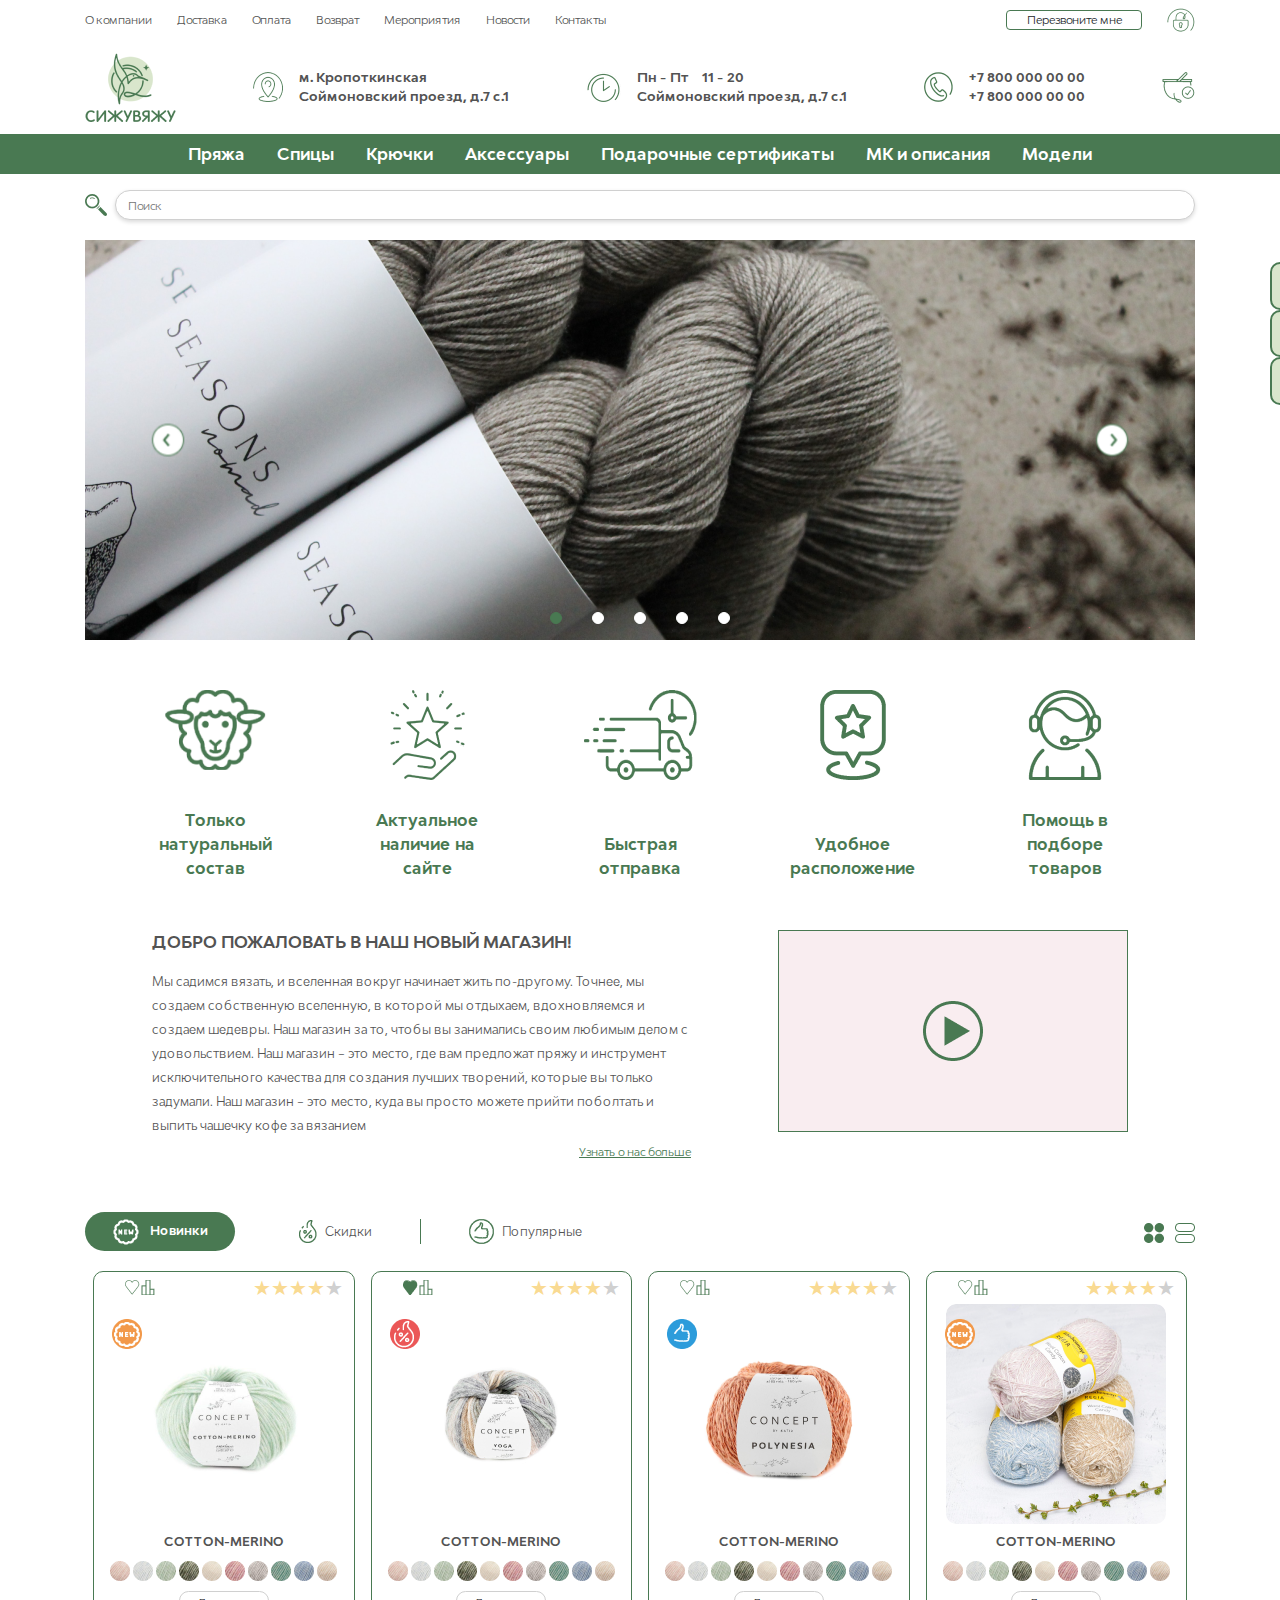
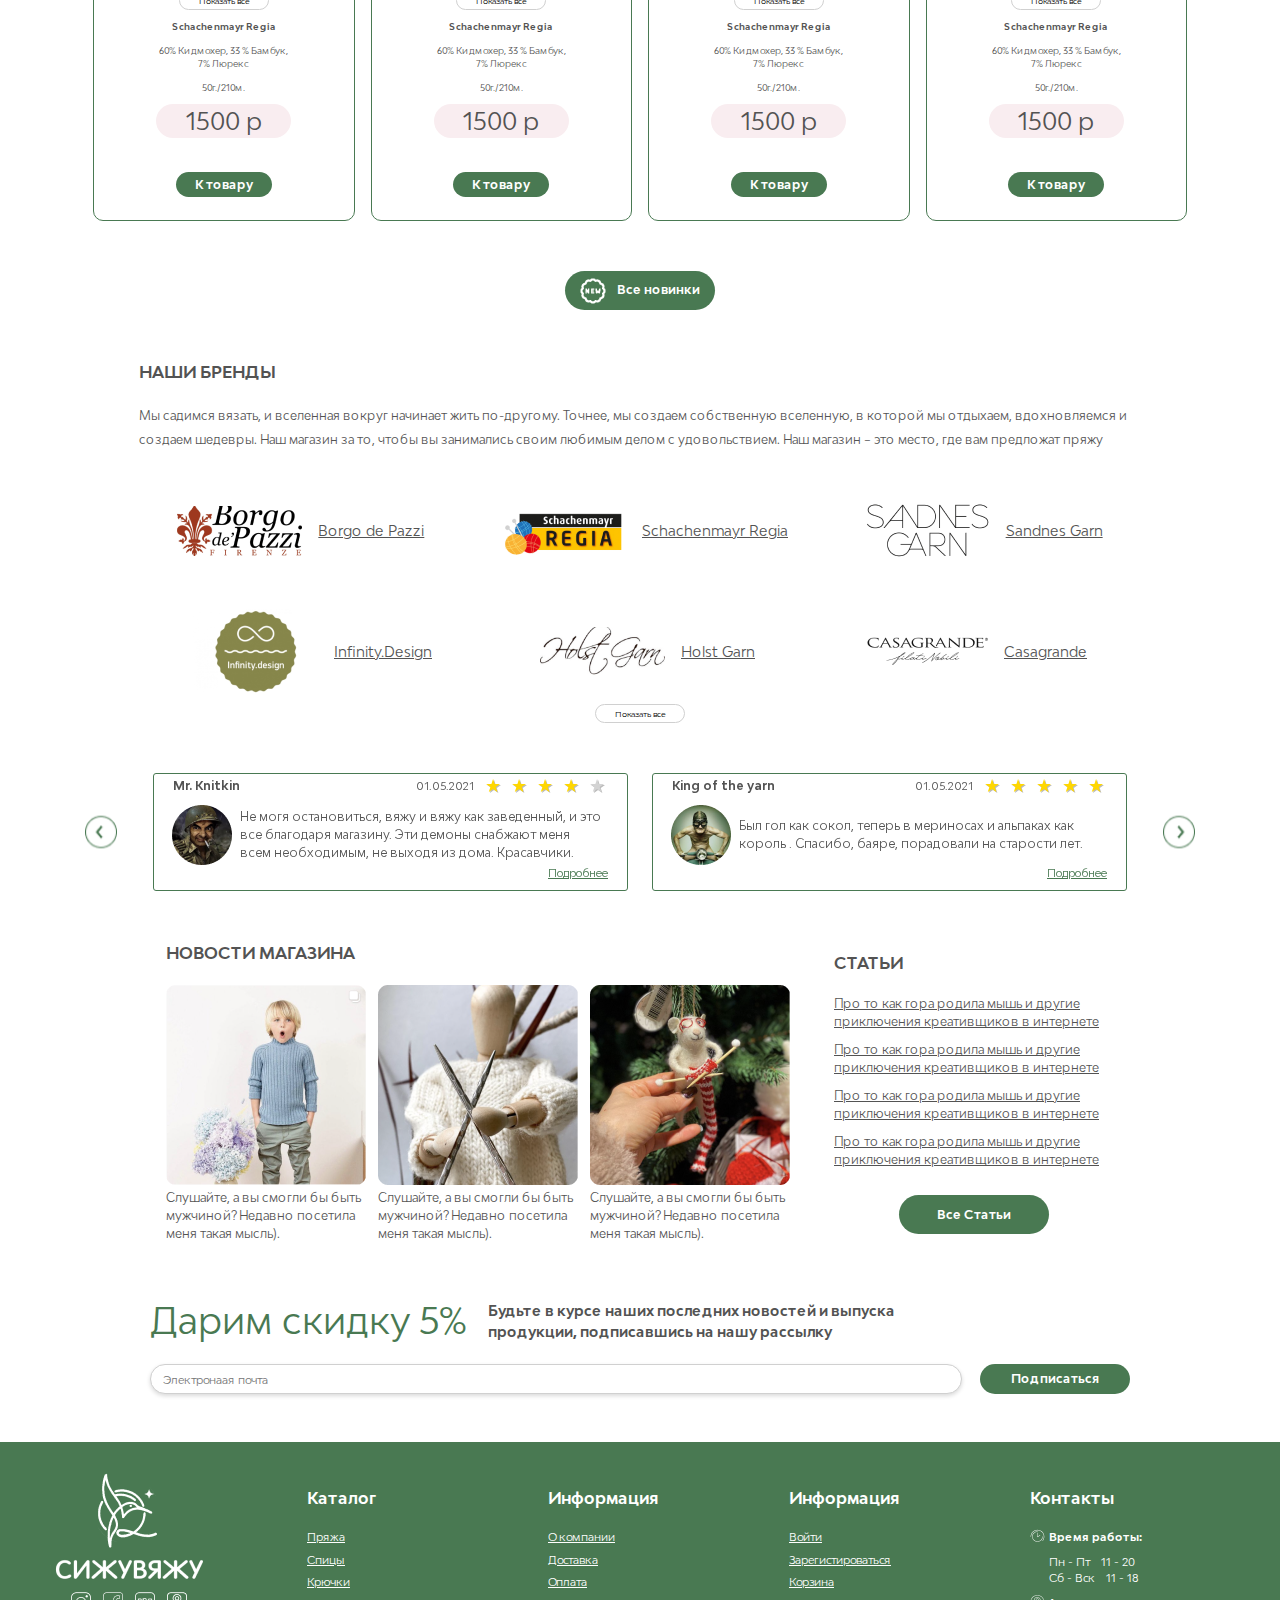
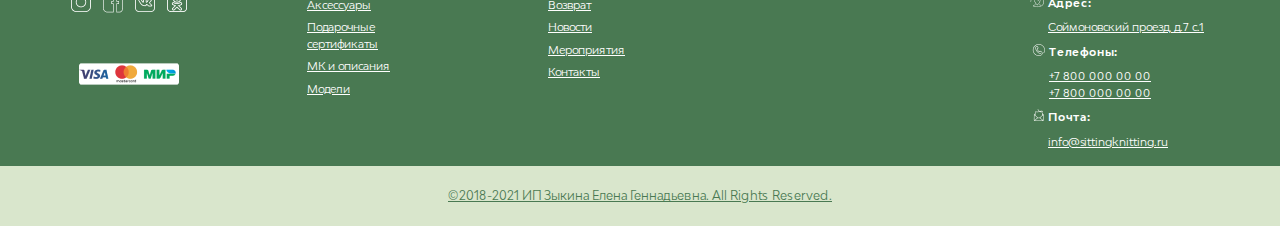
==== index.html @ fa74b081 "Добавление проекта в GitHub" ====
<!doctype html>
<html lang="ru">
<head>
    <meta charset="UTF-8">
    <meta name="viewport"
          content="width=device-width, user-scalable=no, initial-scale=1.0, maximum-scale=1.0, minimum-scale=1.0">
    <meta http-equiv="X-UA-Compatible" content="ie=edge">
    <link rel="stylesheet" href="css/bootstrap.min.css">
    <link rel="stylesheet" href="css/fonts.css">
    <link rel="stylesheet" href="css/colors.css">
    <link rel="stylesheet" href="css/style.css">
    <link rel="stylesheet" href="css/main.css">
    <link rel="stylesheet" href="css/media.css">
    <title>СИЖУВЯЖУ</title>
</head>
<body class="font-color">
<div class="navbar navbar-light">
    <div class="container-fluid justify-content-between p-0">
        <ul class="nav">
            <li class="nav-item">
                <a class="nav-link" href="#">О компании</a>
            </li>
            <li class="nav-item">
                <a class="nav-link" href="#">Доставка</a>
            </li>
            <li class="nav-item">
                <a class="nav-link" href="#">Оплата</a>
            </li>
            <li class="nav-item">
                <a class="nav-link" href="#">Возврат</a>
            </li>
            <li class="nav-item">
                <a class="nav-link" href="#">Мероприятия</a>
            </li>
            <li class="nav-item">
                <a class="nav-link" href="#">Новости</a>
            </li>
            <li class="nav-item">
                <a class="nav-link" href="#">Контакты</a>
            </li>
        </ul>
        <ul class="nav">
            <li class="nav-item d-flex align-items-center">
                <button class="btn p-0">Перезвоните мне</button>
            </li>
            <li class="nav-item">
                <a class="nav-link" href="#">
                    <img src="img/navbar/1.png" height="24" width="28">
                </a>
            </li>
        </ul>
    </div>
    <div class="container-fluid justify-content-between p-0 fw-bold">
        <a class="navbar-brand p-0 m-0" href="#">
            <img src="img/navbar/logo_header.png" height="70" width="91" class="img-fluid">
        </a>
        <div class="d-flex align-items-center">
            <img src="img/navbar/2.png" width="30" height="30">
            <div class="font-13 ms-3">
                <div>м. Кропоткинская</div>
                <div>Соймоновский проезд, д.7 с.1</div>
            </div>
        </div>
        <div class="d-flex align-items-center">
            <img src="img/navbar/3.png" width="35" height="30">
            <div class="font-13 ms-3">
                <div>Пн - Пт&emsp;11 - 20</div>
                <div>Соймоновский проезд, д.7 с.1</div>
            </div>
        </div>
        <div class="d-flex align-items-center">
            <img src="img/navbar/4.png" width="30" height="30">
            <div class="d-flex flex-column ms-3">
                <a href="tel:+78000000000" class="font-color text-decoration-none font-13 fw-bold">+7 800 000 00 00</a>
                <a href="tel:+78000000000" class="font-color text-decoration-none font-13 fw-bold">+7 800 000 00 00</a>
            </div>
        </div>
        <a href="#"><img src="img/navbar/5.png" height="32" width="33"></a>
    </div>
    <ul class="nav justify-content-center bg-color-main fw-bold w-100">
        <li class="nav-item">
            <a class="nav-link" href="yarn.html">Пряжа</a>
        </li>
        <li class="nav-item">
            <a class="nav-link" href="#">Спицы</a>
        </li>
        <li class="nav-item">
            <a class="nav-link" href="#">Крючки</a>
        </li>
        <li class="nav-item">
            <a class="nav-link" href="#">Аксессуары</a>
        </li>
        <li class="nav-item">
            <a class="nav-link" href="#">Подарочные сертификаты</a>
        </li>
        <li class="nav-item">
            <a class="nav-link" href="#">МК и описания</a>
        </li>
        <li class="nav-item">
            <a class="nav-link" href="#">Модели</a>
        </li>
    </ul>
</div>
<div class="right-menu">
    <div class="bg-color-main-2 right-menu-item">
        <a href="#"><img src="img/right-menu/1.png" width="30" height="24"></a>
    </div>
    <div class="bg-color-main-2 right-menu-item">
        <a href="#"><img src="img/right-menu/2.png" width="25" height="25"></a>
    </div>
    <div class="bg-color-main-2 right-menu-item">
        <a href="#"><img src="img/right-menu/3.png" width="21" height="21"></a>
    </div>
</div>
<div class="container">
    <div class="d-flex align-items-center mt-3 search-line mb-20">
        <img src="img/navbar/6.png" height="22" width="22" class="me-2">
        <input type="text" id="search" placeholder="Поиск" class="w-100">
    </div>
    <div id="img-carousel" class="carousel slide" data-bs-ride="carousel">
        <div class="carousel-indicators">
            <button type="button" data-bs-target="#img-carousel" data-bs-slide-to="0" class="active" aria-current="true"
                    aria-label="Slide 1"></button>
            <button type="button" data-bs-target="#img-carousel" data-bs-slide-to="1" aria-label="Slide 2"></button>
            <button type="button" data-bs-target="#img-carousel" data-bs-slide-to="2" aria-label="Slide 3"></button>
            <button type="button" data-bs-target="#img-carousel" data-bs-slide-to="3" aria-label="Slide 4"></button>
            <button type="button" data-bs-target="#img-carousel" data-bs-slide-to="4" aria-label="Slide 5"></button>
        </div>
        <div class="carousel-inner">
            <div class="carousel-item active">
                <img src="img/main/slide/Slide.png" class="d-block w-100">
            </div>
            <div class="carousel-item">
                <img src="img/main/slide/Slide.png" class="d-block w-100">
            </div>
            <div class="carousel-item">
                <img src="img/main/slide/Slide.png" class="d-block w-100">
            </div>
            <div class="carousel-item">
                <img src="img/main/slide/Slide.png" class="d-block w-100">
            </div>
            <div class="carousel-item">
                <img src="img/main/slide/Slide.png" class="d-block w-100">
            </div>
        </div>
        <button class="carousel-control-prev" type="button" data-bs-target="#img-carousel" data-bs-slide="prev">
            <span class="carousel-control-prev-icon" aria-hidden="true"></span>
            <span class="visually-hidden">Previous</span>
        </button>
        <button class="carousel-control-next" type="button" data-bs-target="#img-carousel" data-bs-slide="next">
            <span class="carousel-control-next-icon" aria-hidden="true"></span>
            <span class="visually-hidden">Next</span>
        </button>
    </div>
    <div class="d-flex justify-content-between mt-50 flex-wrap">
        <div class="d-flex flex-column align-items-center">
            <img src="img/main/1.png" width="101" height="80" class="mb-20">
            <div class="font-16 fw-bold text-center">Только натуральный состав</div>
        </div>
        <div class="d-flex flex-column align-items-center">
            <img src="img/main/2.png" width="75" height="90" class="mb-20">
            <div class="font-16 fw-bold text-center">Актуальное наличие на сайте</div>
        </div>
        <div class="d-flex flex-column align-items-center">
            <img src="img/main/3.png" width="113" height="90" class="mb-20">
            <div class="font-16 fw-bold text-center">Быстрая отправка</div>
        </div>
        <div class="d-flex flex-column align-items-center">
            <img src="img/main/4.png" width="66" height="90" class="mb-20">
            <div class="font-16 fw-bold text-center">Удобное расположение</div>
        </div>
        <div class="d-flex flex-column align-items-center">
            <img src="img/main/5.png" width="74" height="90" class="mb-20">
            <div class="font-16 fw-bold text-center">Помощь в подборе товаров</div>
        </div>
    </div>
    <div class="d-flex justify-content-between mt-50 flex-wrap">
        <div class="d-flex flex-column">
            <div class="font-16 fw-bold">
                ДОБРО ПОЖАЛОВАТЬ В НАШ НОВЫЙ МАГАЗИН!
            </div>
            <div class="font-12 mt-3">Мы садимся вязать, и вселенная вокруг начинает жить по-другому. Точнее, мы создаем
                собственную вселенную, в которой мы отдыхаем, вдохновляемся и создаем шедевры.
                Наш магазин за то, чтобы вы занимались своим любимым делом с удовольствием. Наш
                магазин – это место, где вам предложат пряжу и инструмент исключительного качества
                для создания лучших творений, которые вы только задумали. Наш магазин – это место,
                куда вы просто можете прийти поболтать и выпить чашечку кофе за вязанием
            </div>
            <div class="text-end">
                <a href="#" class="font-11 text-color-main">Узнать о нас больше</a>
            </div>
        </div>
        <div class="d-flex justify-content-center align-items-center bg-color-gray video">
            <img src="img/main/6.png" height="60" width="60">
        </div>
    </div>
    <div class="mt-50">
        <div class="d-flex justify-content-between mb-20 filter">
            <div class="d-flex align-items-center">
                <button class="btn-1 me-2 me-sm-5">
                    <img src="img/main/new.png" width="26" height="26" class="me-2">
                    Новинки
                </button>
                <a href="#"
                   class="d-flex align-items-center text-decoration-none font-color ms-1 me-2 me-sm-5 ms-sm-3  font-12">
                    <img src="img/main/7.png" height="23" width="18" class="me-2">
                    Скидки
                </a>
                <a href="#"
                   class="d-flex align-items-center text-decoration-none font-color border-left ps-1 ps-sm-5 font-12">
                    <img src="img/main/8.png" height="25" width="25" class="me-2">
                    Популярные
                </a>
            </div>
            <div class="d-flex align-items-center">
                <a href="#">
                    <img src="img/main/9.png" width="51" height="20">
                </a>
            </div>
        </div>
        <div class="row row-cols-1 row-cols-sm-2 row-cols-md-3 row-cols-xl-4 g-3 ms-auto me-auto my-card-block">
            <div class="col">
                <div class="my-card" id="card-1">
                    <div class="my-card-header">
                        <div class="my-card-header-item">
                            <img src="img/card/no-like.png" height="15" width="15">
                            <img src="img/card/matching.png" width="15" height="15">
                        </div>
                        <div class="my-card-rating">
                            <span class="active"></span>
                            <span class="active"></span>
                            <span class="active"></span>
                            <span class="active"></span>
                            <span></span>
                        </div>
                    </div>
                    <img src="img/card/1.png" class="my-card-img">
                    <img src="img/card/mark-new.png" class="my-card-mark">
                    <div class="my-card-caption">COTTON-MERINO</div>
                    <div class="my-card-variety-item">
                        <img src="img/card/colors/1.png" height="20" width="20">
                        <img src="img/card/colors/2.png" height="20" width="20">
                        <img src="img/card/colors/3.png" height="20" width="20">
                        <img src="img/card/colors/4.png" height="20" width="20">
                        <img src="img/card/colors/5.png" height="20" width="20">
                        <img src="img/card/colors/6.png" height="20" width="20">
                        <img src="img/card/colors/7.png" height="20" width="20">
                        <img src="img/card/colors/8.png" height="20" width="20">
                        <img src="img/card/colors/9.png" height="20" width="20">
                        <img src="img/card/colors/10.png" height="20" width="20">
                    </div>
                    <div class="collapse my-card-variety" id="card-1-1">
                        <div class="my-card-variety-item">
                            <img src="img/card/colors/1.png" height="20" width="20">
                            <img src="img/card/colors/2.png" height="20" width="20">
                            <img src="img/card/colors/3.png" height="20" width="20">
                            <img src="img/card/colors/4.png" height="20" width="20">
                            <img src="img/card/colors/5.png" height="20" width="20">
                            <img src="img/card/colors/6.png" height="20" width="20">
                            <img src="img/card/colors/7.png" height="20" width="20">
                            <img src="img/card/colors/8.png" height="20" width="20">
                            <img src="img/card/colors/9.png" height="20" width="20">
                            <img src="img/card/colors/10.png" height="20" width="20">
                        </div>
                        <div class="my-card-variety-item">
                            <img src="img/card/colors/1.png" height="20" width="20">
                            <img src="img/card/colors/2.png" height="20" width="20">
                            <img src="img/card/colors/3.png" height="20" width="20">
                            <img src="img/card/colors/4.png" height="20" width="20">
                            <img src="img/card/colors/5.png" height="20" width="20">
                            <img src="img/card/colors/6.png" height="20" width="20">
                            <img src="img/card/colors/7.png" height="20" width="20">
                            <img src="img/card/colors/8.png" height="20" width="20">
                            <img src="img/card/colors/9.png" height="20" width="20">
                            <img src="img/card/colors/10.png" height="20" width="20">
                        </div>
                    </div>
                    <button class="my-card-button" type="button" data-bs-toggle="collapse" data-bs-target="#card-1-1"
                            aria-expanded="false" aria-controls="collapseExample" id="card-1-button">
                        <span>Показать все</span>
                        <span style="display:none">Скрыть</span>
                    </button>
                    <div class="my-card-item-collapse fw-bold">Schachenmayr Regia</div>
                    <div class="my-card-item-collapse">60% Кидмохер, 33 % Бамбук, 7% Люрекс</div>
                    <div class="my-card-item">50г./210м.</div>
                    <div class="my-card-price">1500 р</div>
                    <a href="#" class="my-card-trash">К товару</a>
                </div>
            </div>
            <div class="col">
                <div class="my-card" id="card-2">
                    <div class="my-card-header">
                        <div class="my-card-header-item">
                            <img src="img/card/like.png" height="15" width="15">
                            <img src="img/card/matching.png" width="15" height="15">
                        </div>
                        <div class="my-card-rating">
                            <span class="active"></span>
                            <span class="active"></span>
                            <span class="active"></span>
                            <span class="active"></span>
                            <span></span>
                        </div>
                    </div>
                    <img src="img/card/2.png" class="my-card-img">
                    <img src="img/card/mark-hot.png" class="my-card-mark">
                    <div class="my-card-caption">COTTON-MERINO</div>
                    <div class="my-card-variety-item">
                        <img src="img/card/colors/1.png" height="20" width="20">
                        <img src="img/card/colors/2.png" height="20" width="20">
                        <img src="img/card/colors/3.png" height="20" width="20">
                        <img src="img/card/colors/4.png" height="20" width="20">
                        <img src="img/card/colors/5.png" height="20" width="20">
                        <img src="img/card/colors/6.png" height="20" width="20">
                        <img src="img/card/colors/7.png" height="20" width="20">
                        <img src="img/card/colors/8.png" height="20" width="20">
                        <img src="img/card/colors/9.png" height="20" width="20">
                        <img src="img/card/colors/10.png" height="20" width="20">
                    </div>
                    <div class="collapse my-card-variety" id="card-2-1">
                        <div class="my-card-variety-item">
                            <img src="img/card/colors/1.png" height="20" width="20">
                            <img src="img/card/colors/2.png" height="20" width="20">
                            <img src="img/card/colors/3.png" height="20" width="20">
                            <img src="img/card/colors/4.png" height="20" width="20">
                            <img src="img/card/colors/5.png" height="20" width="20">
                            <img src="img/card/colors/6.png" height="20" width="20">
                            <img src="img/card/colors/7.png" height="20" width="20">
                            <img src="img/card/colors/8.png" height="20" width="20">
                            <img src="img/card/colors/9.png" height="20" width="20">
                            <img src="img/card/colors/10.png" height="20" width="20">
                        </div>
                        <div class="my-card-variety-item">
                            <img src="img/card/colors/1.png" height="20" width="20">
                            <img src="img/card/colors/2.png" height="20" width="20">
                            <img src="img/card/colors/3.png" height="20" width="20">
                            <img src="img/card/colors/4.png" height="20" width="20">
                            <img src="img/card/colors/5.png" height="20" width="20">
                            <img src="img/card/colors/6.png" height="20" width="20">
                            <img src="img/card/colors/7.png" height="20" width="20">
                            <img src="img/card/colors/8.png" height="20" width="20">
                            <img src="img/card/colors/9.png" height="20" width="20">
                            <img src="img/card/colors/10.png" height="20" width="20">
                        </div>
                    </div>
                    <button class="my-card-button" type="button" data-bs-toggle="collapse" data-bs-target="#card-2-1"
                            aria-expanded="false" aria-controls="collapseExample" id="card-2-button">
                        <span>Показать все</span>
                        <span style="display:none">Скрыть</span>
                    </button>
                    <div class="my-card-item-collapse fw-bold">Schachenmayr Regia</div>
                    <div class="my-card-item-collapse">60% Кидмохер, 33 % Бамбук, 7% Люрекс</div>
                    <div class="my-card-item">50г./210м.</div>
                    <div class="my-card-price">1500 р</div>
                    <a href="#" class="my-card-trash">К товару</a>
                </div>
            </div>
            <div class="col">
                <div class="my-card" id="card-3">
                    <div class="my-card-header">
                        <div class="my-card-header-item">
                            <img src="img/card/no-like.png" height="15" width="15">
                            <img src="img/card/matching.png" width="15" height="15">
                        </div>
                        <div class="my-card-rating">
                            <span class="active"></span>
                            <span class="active"></span>
                            <span class="active"></span>
                            <span class="active"></span>
                            <span></span>
                        </div>
                    </div>
                    <img src="img/card/3.png" class="my-card-img">
                    <img src="img/card/mark-like.png" class="my-card-mark">
                    <div class="my-card-caption">COTTON-MERINO</div>
                    <div class="my-card-variety-item">
                        <img src="img/card/colors/1.png" height="20" width="20">
                        <img src="img/card/colors/2.png" height="20" width="20">
                        <img src="img/card/colors/3.png" height="20" width="20">
                        <img src="img/card/colors/4.png" height="20" width="20">
                        <img src="img/card/colors/5.png" height="20" width="20">
                        <img src="img/card/colors/6.png" height="20" width="20">
                        <img src="img/card/colors/7.png" height="20" width="20">
                        <img src="img/card/colors/8.png" height="20" width="20">
                        <img src="img/card/colors/9.png" height="20" width="20">
                        <img src="img/card/colors/10.png" height="20" width="20">
                    </div>
                    <div class="collapse my-card-variety" id="card-3-1">
                        <div class="my-card-variety-item">
                            <img src="img/card/colors/1.png" height="20" width="20">
                            <img src="img/card/colors/2.png" height="20" width="20">
                            <img src="img/card/colors/3.png" height="20" width="20">
                            <img src="img/card/colors/4.png" height="20" width="20">
                            <img src="img/card/colors/5.png" height="20" width="20">
                            <img src="img/card/colors/6.png" height="20" width="20">
                            <img src="img/card/colors/7.png" height="20" width="20">
                            <img src="img/card/colors/8.png" height="20" width="20">
                            <img src="img/card/colors/9.png" height="20" width="20">
                            <img src="img/card/colors/10.png" height="20" width="20">
                        </div>
                        <div class="my-card-variety-item">
                            <img src="img/card/colors/1.png" height="20" width="20">
                            <img src="img/card/colors/2.png" height="20" width="20">
                            <img src="img/card/colors/3.png" height="20" width="20">
                            <img src="img/card/colors/4.png" height="20" width="20">
                            <img src="img/card/colors/5.png" height="20" width="20">
                            <img src="img/card/colors/6.png" height="20" width="20">
                            <img src="img/card/colors/7.png" height="20" width="20">
                            <img src="img/card/colors/8.png" height="20" width="20">
                            <img src="img/card/colors/9.png" height="20" width="20">
                            <img src="img/card/colors/10.png" height="20" width="20">
                        </div>
                    </div>
                    <button class="my-card-button" type="button" data-bs-toggle="collapse" data-bs-target="#card-3-1"
                            aria-expanded="false" aria-controls="collapseExample" id="card-3-button">
                        <span>Показать все</span>
                        <span style="display:none">Скрыть</span>
                    </button>
                    <div class="my-card-item-collapse fw-bold">Schachenmayr Regia</div>
                    <div class="my-card-item-collapse">60% Кидмохер, 33 % Бамбук, 7% Люрекс</div>
                    <div class="my-card-item">50г./210м.</div>
                    <div class="my-card-price">1500 р</div>
                    <a href="#" class="my-card-trash">К товару</a>
                </div>
            </div>
            <div class="col">
                <div class="my-card" id="card-4">
                    <div class="my-card-header">
                        <div class="my-card-header-item">
                            <img src="img/card/no-like.png" height="15" width="15">
                            <img src="img/card/matching.png" width="15" height="15">
                        </div>
                        <div class="my-card-rating">
                            <span class="active"></span>
                            <span class="active"></span>
                            <span class="active"></span>
                            <span class="active"></span>
                            <span></span>
                        </div>
                    </div>
                    <img src="img/card/4.png" class="my-card-img">
                    <img src="img/card/mark-new.png" class="my-card-mark">
                    <div class="my-card-caption">COTTON-MERINO</div>
                    <div class="my-card-variety-item">
                        <img src="img/card/colors/1.png" height="20" width="20">
                        <img src="img/card/colors/2.png" height="20" width="20">
                        <img src="img/card/colors/3.png" height="20" width="20">
                        <img src="img/card/colors/4.png" height="20" width="20">
                        <img src="img/card/colors/5.png" height="20" width="20">
                        <img src="img/card/colors/6.png" height="20" width="20">
                        <img src="img/card/colors/7.png" height="20" width="20">
                        <img src="img/card/colors/8.png" height="20" width="20">
                        <img src="img/card/colors/9.png" height="20" width="20">
                        <img src="img/card/colors/10.png" height="20" width="20">
                    </div>
                    <div class="collapse my-card-variety" id="card-4-1">
                        <div class="my-card-variety-item">
                            <img src="img/card/colors/1.png" height="20" width="20">
                            <img src="img/card/colors/2.png" height="20" width="20">
                            <img src="img/card/colors/3.png" height="20" width="20">
                            <img src="img/card/colors/4.png" height="20" width="20">
                            <img src="img/card/colors/5.png" height="20" width="20">
                            <img src="img/card/colors/6.png" height="20" width="20">
                            <img src="img/card/colors/7.png" height="20" width="20">
                            <img src="img/card/colors/8.png" height="20" width="20">
                            <img src="img/card/colors/9.png" height="20" width="20">
                            <img src="img/card/colors/10.png" height="20" width="20">
                        </div>
                        <div class="my-card-variety-item">
                            <img src="img/card/colors/1.png" height="20" width="20">
                            <img src="img/card/colors/2.png" height="20" width="20">
                            <img src="img/card/colors/3.png" height="20" width="20">
                            <img src="img/card/colors/4.png" height="20" width="20">
                            <img src="img/card/colors/5.png" height="20" width="20">
                            <img src="img/card/colors/6.png" height="20" width="20">
                            <img src="img/card/colors/7.png" height="20" width="20">
                            <img src="img/card/colors/8.png" height="20" width="20">
                            <img src="img/card/colors/9.png" height="20" width="20">
                            <img src="img/card/colors/10.png" height="20" width="20">
                        </div>
                    </div>
                    <button class="my-card-button" type="button" data-bs-toggle="collapse" data-bs-target="#card-4-1"
                            aria-expanded="false" aria-controls="collapseExample" id="card-4-button">
                        <span>Показать все</span>
                        <span style="display:none">Скрыть</span>
                    </button>
                    <div class="my-card-item-collapse fw-bold">Schachenmayr Regia</div>
                    <div class="my-card-item-collapse">60% Кидмохер, 33 % Бамбук, 7% Люрекс</div>
                    <div class="my-card-item">50г./210м.</div>
                    <div class="my-card-price">1500 р</div>
                    <a href="#" class="my-card-trash">К товару</a>
                </div>
            </div>
        </div>
        <div class="d-flex justify-content-center">
            <button class="btn-1 ms-auto me-auto mt-50">
                <img src="img/main/new.png" width="26" height="26" class="me-2">
                Все новинки
            </button>
        </div>
    </div>
    <div class="mt-50 me-auto ms-auto">
        <div class="font-16 mb-20 fw-bold">НАШИ БРЕНДЫ</div>
        <div class="font-12">
            Мы садимся вязать, и вселенная вокруг начинает жить по-другому. Точнее, мы создаем собственную вселенную, в
            которой мы отдыхаем, вдохновляемся
            и создаем шедевры. Наш магазин за то, чтобы вы занимались своим любимым делом с удовольствием. Наш магазин –
            это место, где вам предложат пряжу
        </div>
        <div class="d-flex mt-50 justify-content-around">
            <div class="d-flex align-items-center">
                <img src="img/brand/1.png" width="125" height="50" class="me-3">
                <a href="#" class="font-color font-14">Borgo de Pazzi</a>
            </div>
            <div class="d-flex align-items-center">
                <img src="img/brand/2.png" width="125" height="50" class="me-3">
                <a href="#" class="font-color font-14">Schachenmayr Regia</a>
            </div>
            <div class="d-flex align-items-center">
                <img src="img/brand/3.png" width="125" height="57" class="me-3">
                <a href="#" class="font-color font-14">Sandnes Garn</a>
            </div>
        </div>
        <div class="d-flex mt-50 justify-content-around">
            <div class="d-flex align-items-center">
                <img src="img/brand/4.png" width="125" height="85" class="me-3">
                <a href="#" class="font-color font-14">Infinity.Design</a>
            </div>
            <div class="d-flex align-items-center">
                <img src="img/brand/5.png" width="125" height="50" class="me-3">
                <a href="#" class="font-color font-14">Holst Garn</a>
            </div>
            <div class="d-flex align-items-center">
                <img src="img/brand/6.png" width="125" height="36" class="me-3">
                <a href="#" class="font-color font-14">Casagrande</a>
            </div>
        </div>
        <div class="d-flex justify-content-center">
            <button class="my-card-button font-11">Показать все</button>
        </div>
    </div>
    <div id="carouselReview" class="carousel slide mt-50" data-bs-ride="carousel">
        <div class="carousel-inner">
            <div class="carousel-item active">
                <div class="d-flex justify-content-center flex-wrap">
                    <div class="review-first me-2 me-md-4">
                        <div class="review-header">
                            <div class="font-12 fw-bold d-flex align-items-center">Mr. Knitkin</div>
                            <div class="d-flex">
                                <div class="font-11 d-flex align-items-center me-2">01.05.2021</div>
                                <div class="rating-result">
                                    <span class="active"></span>
                                    <span class="active"></span>
                                    <span class="active"></span>
                                    <span class="active"></span>
                                    <span></span>
                                </div>
                            </div>
                        </div>
                        <div class="review-content">
                            <img src="img/user/mr-bin.png" height="60" width="60">
                            <div class="d-flex align-items-center ms-2 me-2">Не могя остановиться, вяжу и вяжу как
                                заведенный, и это все благодаря магазину. Эти демоны снабжают меня всем необходимым, не
                                выходя из дома. Красавчики.
                            </div>
                        </div>
                        <a href="#" class="review-footer">Подробнее</a>
                    </div>
                    <div class="review">
                        <div class="review-header">
                            <div class="font-12 fw-bold d-flex align-items-center">King of the yarn</div>
                            <div class="d-flex">
                                <div class="font-11 d-flex align-items-center me-2">01.05.2021</div>
                                <div class="rating-result">
                                    <span class="active"></span>
                                    <span class="active"></span>
                                    <span class="active"></span>
                                    <span class="active"></span>
                                    <span class="active"></span>
                                </div>
                            </div>
                        </div>
                        <div class="review-content">
                            <img src="img/user/1.png" height="60" width="60">
                            <div class="d-flex align-items-center ms-2 me-2">Был гол как сокол, теперь в мериносах и
                                альпаках как король . Спасибо, баяре, порадовали на старости лет.
                            </div>
                        </div>
                        <a href="#" class="review-footer">Подробнее</a>
                    </div>
                </div>
            </div>
            <div class="carousel-item">
                <div class="d-flex justify-content-center flex-wrap">
                    <div class="review-first me-2 me-md-4">
                        <div class="review-header">
                            <div class="font-12 fw-bold d-flex align-items-center">Mr. Knitkin</div>
                            <div class="d-flex">
                                <div class="font-11 d-flex align-items-center me-2">01.05.2021</div>
                                <div class="rating-result">
                                    <span class="active"></span>
                                    <span class="active"></span>
                                    <span class="active"></span>
                                    <span class="active"></span>
                                    <span></span>
                                </div>
                            </div>
                        </div>
                        <div class="review-content">
                            <img src="img/user/mr-bin.png" height="60" width="60">
                            <div class="d-flex align-items-center ms-2 me-2">Не могя остановиться, вяжу и вяжу как
                                заведенный, и это все благодаря магазину. Эти демоны снабжают меня всем необходимым, не
                                выходя из дома. Красавчики.
                            </div>
                        </div>
                        <a href="#" class="review-footer">Подробнее</a>
                    </div>
                    <div class="review">
                        <div class="review-header">
                            <div class="font-12 fw-bold d-flex align-items-center">King of the yarn</div>
                            <div class="d-flex">
                                <div class="font-11 d-flex align-items-center me-2">01.05.2021</div>
                                <div class="rating-result">
                                    <span class="active"></span>
                                    <span class="active"></span>
                                    <span class="active"></span>
                                    <span class="active"></span>
                                    <span class="active"></span>
                                </div>
                            </div>
                        </div>
                        <div class="review-content">
                            <img src="img/user/1.png" height="60" width="60">
                            <div class="d-flex align-items-center ms-2 me-2">Был гол как сокол, теперь в мериносах и
                                альпаках как король . Спасибо, баяре, порадовали на старости лет.
                            </div>
                        </div>
                        <a href="#" class="review-footer">Подробнее</a>
                    </div>
                </div>
            </div>
        </div>
        <button class="carousel-control-prev w-auto" type="button" data-bs-target="#carouselReview"
                data-bs-slide="prev">
            <span class="carousel-control-prev-icon" aria-hidden="true"></span>
            <span class="visually-hidden">Previous</span>
        </button>
        <button class="carousel-control-next w-auto" type="button" data-bs-target="#carouselReview"
                data-bs-slide="next">
            <span class="carousel-control-next-icon" aria-hidden="true"></span>
            <span class="visually-hidden">Next</span>
        </button>
    </div>
    <div class="mt-50 d-flex flex-wrap news">
        <div class="news-aria">
            <div class="font-16 fw-bold mb-20">НОВОСТИ МАГАЗИНА</div>
            <div class="d-flex flex-wrap">
                <div class="d-flex flex-column news-item">
                    <img src="img/main/news/1.png" width="200" height="200">
                    <a href="#" class="font-12 font-color text-decoration-none mt-1">Слушайте, а вы смогли бы быть
                        мужчиной? Недавно посетила меня такая мысль).</a>
                </div>
                <div class="d-flex flex-column news-item">
                    <img src="img/main/news/2.png" width="200" height="200">
                    <a href="#" class="font-12 font-color text-decoration-none mt-1">Слушайте, а вы смогли бы быть
                        мужчиной? Недавно посетила меня такая мысль).</a>
                </div>
                <div class="d-flex flex-column news-item">
                    <img src="img/main/news/3.png" width="200" height="200">
                    <a href="#" class="font-12 font-color text-decoration-none mt-1">Слушайте, а вы смогли бы быть
                        мужчиной? Недавно посетила меня такая мысль).</a>
                </div>
            </div>
        </div>
        <div class="article">
            <div class="font-16 fw-bold mb-20">СТАТЬИ</div>
            <a href="#">Про  то как гора родила мышь и другие приключения креативщиков в интернете</a>
            <a href="#">Про  то как гора родила мышь и другие приключения креативщиков в интернете</a>
            <a href="#">Про  то как гора родила мышь и другие приключения креативщиков в интернете</a>
            <a href="#">Про  то как гора родила мышь и другие приключения креативщиков в интернете</a>
            <a href="#" class="btn-1 align-self-center mt-3 text-decoration-none">Все Статьи</a>
        </div>
    </div>
    <div class="mt-50 subscription">
        <div class="d-flex align-items-center mb-3">
            <div class="discount">Дарим скидку 5%</div>
            <div class="font-14 fw-bold">Будьте в курсе наших последних новостей и выпуска продукции, подписавшись на нашу рассылку</div>
        </div>
        <form class="d-flex align-items-center justify-content-between" method="get" action="#">
            <input type="text" class="w-100 search-line m-0" placeholder="Электронаая почта">
            <button type="submit" class="btn-1" >Подписаться</button>
        </form>
    </div>
</div>
<footer class="bg-color-main">
    <div class="footer-item-brand">
        <img src="img/footer/logo.png" height="120" width="157">
        <div class="d-flex">
            <a href="#" class="me-2"><img src="img/footer/insta.png" width="20" height="21"></a>
            <a href="#" class="ms-1 me-2"><img src="img/footer/fb.png" width="20" height="21"></a>
            <a href="#" class="ms-1 me-2"><img src="img/footer/vk.png" width="20" height="21"></a>
            <a href="#" class="ms-1"><img src="img/footer/ok.png" width="20" height="21"></a>
        </div>
        <img src="img/footer/pay.png" height="22" width="100">
    </div>
    <div class="footer-item">
        <div class="font-16">Каталог</div>
        <a href="#">Пряжа</a>
        <a href="#">Спицы</a>
        <a href="#">Крючки</a>
        <a href="#">Аксессуары</a>
        <a href="#">Подарочные сертификаты</a>
        <a href="#">МК и описания</a>
        <a href="#">Модели</a>
    </div>
    <div class="footer-item">
        <div class="font-16">Информация</div>
        <a href="#">О компании</a>
        <a href="#">Доставка</a>
        <a href="#">Оплата</a>
        <a href="#">Возврат</a>
        <a href="#">Новости</a>
        <a href="#">Мероприятия</a>
        <a href="#">Контакты</a>
    </div>
    <div class="footer-item">
        <div class="font-16">Информация</div>
        <a href="#">Войти</a>
        <a href="#">Зарегистироваться</a>
        <a href="#">Корзина</a>
    </div>
    <div class="footer-item">
        <div class="font-16">Контакты</div>
        <div class="d-flex mb-2">
            <img src="img/footer/1.png" width="15" height="13" class="me-1">
            <div>
                <div class="fw-bold mb-2">Время работы:</div>
                <div>Пн - Пт&emsp;11 - 20</div>
                <div>Сб - Вск&emsp;11 - 18</div>
            </div>
        </div>
        <div class="d-flex mb-2">
            <img src="img/footer/2.png" width="14" height="13" class="me-1">
            <div>
                <div class="fw-bold mb-2">Адрес:</div>
                <a href="#">Соймоновский проезд, д.7 с.1</a>
            </div>
        </div>
        <div class="d-flex mb-2">
            <img src="img/footer/3.png" width="15" height="14" class="me-1">
            <div>
                <div class="fw-bold mb-2">Телефоны:</div>
                <div>
                    <a href="tel:+78000000000">+7 800 000 00 00</a>
                </div>
                <a href="tel:+78000000000">+7 800 000 00 00</a>
            </div>
        </div>
        <div class="d-flex">
            <img src="img/footer/4.png" width="14" height="16" class="me-1">
            <div>
                <div class="fw-bold mb-2">Почта:</div>
                <a href="mailto:info@sittingknitting.ru">info@sittingknitting.ru</a>
            </div>
        </div>
    </div>
</footer>
<div class="d-flex justify-content-center align-items-center bg-color-main-2">
    <div class="font-12">©2018-2021 ИП Зыкина Елена Геннадьевна. All Rights Reserved.</div>
</div>
<script src="https://code.jquery.com/jquery-3.6.0.min.js"
        integrity="sha256-/xUj+3OJU5yExlq6GSYGSHk7tPXikynS7ogEvDej/m4=" crossorigin="anonymous"></script>
<script src="js/button-card.js"></script>
<script src="js/bootstrap.bundle.js"></script>
</body>
</html>
---- css/fonts.css ----
@font-face {
    font-family: BwFont;
    src: url("../fonts/BwModelicaCyrillicDEMO-Regular.ttf") format('truetype');
    font-style: normal;
    font-weight: normal;
}

@font-face {
    font-family: BwFont;
    src: url("../fonts/BwModelicaCyrillicDEMO-RegularItalic.ttf") format('truetype');
    font-style: italic;
    font-weight: normal;
}

@font-face {
    font-family: BwFont;
    src: url("../fonts/BwModelicaCyrillicDEMO-Bold.ttf") format('truetype');
    font-style: normal;
    font-weight: bold;
}

@font-face {
    font-family: BwFont;
    src: url("../fonts/BwModelicaCyrillicDEMO-BoldItalic.ttf") format('truetype');
    font-style: italic;
    font-weight: bold;
}

.font-11 {
    font-size: 11px;
}

.font-12 {
    font-size: 12px;
}

.font-13 {
    font-size: 13px;
}

.font-14 {
    font-size: 14px;
}

.font-16 {
    font-size: 16px;
}
---- css/colors.css ----
.bg-color-main {
    background-color: #497952;
}

.text-color-main {
    color: #497952;
}

.bg-color-main-2 {
    background-color: #D9E6CC;
}

.bg-color-second {
    background-color: #86A58D;
}

.bg-color-second-2 {
    background-color: #FAFFFA;
}

.bg-color-gray {
    background-color: #F9EDF0;
}

.font-color {
    color: #535353;
}

.font-color:hover {
    color: #535353;
}

.font-color-main {
    color: #497952;
;
}
---- css/style.css ----
body {
    font-family: BwFont, sans-serif;
    min-width: 425px;
}

.navbar {
    min-height: 174px;
    padding: 0;
    flex-direction: column;
}

.navbar .container-fluid {
    max-width: 1110px;
}

.navbar .container-fluid:first-child a {
    padding-left: 0;
    padding-right: 0;
}

.navbar .container-fluid:first-child > ul li {
    margin-right: 25px;
}

.navbar .container-fluid:first-child > ul li:last-child {
    margin-right: 0;
}

.navbar .container-fluid:first-child ul li a {
    text-decoration: none;
    color: #535353;
    font-size: 11px;
}

.navbar .container-fluid:first-child ul li a:hover {
    text-decoration: underline;
}

.navbar .container-fluid:nth-child(2) a:hover {
    text-decoration: underline !important;
}

.navbar .btn {
    border-color: #497952;
    border-style: solid;
    border-width: 1px;
    width: 136px;
    height: 20px;
    font-size: 11px;
}

.navbar > ul li a {
    color: white;
    text-decoration: none;
}

.navbar > ul li a:hover {
    background-color: white;
    color: #497952;
}

.right-menu {
    position: fixed;
    display: flex;
    flex-direction: column;
    right: -40px;
    top: 262px;
    width: 50px;
    height: 143px;
    transition: 1.5s;
    z-index: 2;
}

.right-menu:hover {
    right: 0;
    transition: 1s;
}

.right-menu-item {
    width: 50px;
    height: 50px;
    border-style: solid;
    border-width: 2px;
    border-color: #497952;
    display: flex;
    justify-content: center;
    align-items: center;
    border-radius: 10px;
}

.container {
    max-width: 1110px;
    padding: 0;
}

body > .d-flex {
    min-height: 60px;
    color: #497952;
    text-decoration: underline;
}

footer {
    min-height: 324px;
    color: white;
    font-size: 16px;
    margin-top: 48px;
    display: flex;
    flex-wrap: wrap;
    justify-content: space-around;
}

footer a {
    color: white;
    font-size: 11px;
}

.footer-item {
    display: flex;
    flex-direction: column;
    margin-top: 44px;
    width: 141px;
}

.footer-item .font-16 {
    margin-bottom: 19px;
    font-weight: bold;
}

.footer-item a {
    margin-bottom: 6px;
}

footer .footer-item:last-child {
    width: 200px;
    font-size: 11px;
}

.footer-item a:hover {
    color: white;
}

.footer-item-brand {
    margin-top: 30px;
    display: flex;
    flex-direction: column;
    align-items: center;
}

.footer-item-brand > img:last-child {
    margin-top: 50px;
}

INPUT[type="text"] {
    font-size: 11px;
    border-radius: 180px;
    padding-left: 12px;
    padding-right: 12px;
    height: 30px;
    box-shadow: 0 2px 4px 0 #00000026;
    border: 1px solid #D0D0D0
}

.mt-50 {
    margin-top: 50px;
}

.mb-20 {
    margin-bottom: 20px;
}

.carousel-control-prev-icon {
    background-image: url("../img/main/slide/1.png");
}

.carousel-control-next-icon {
    background-image: url("../img/main/slide/2.png");
}

.carousel-control-next, .carousel-control-prev {
    opacity: 1;
}

.carousel-indicators [data-bs-target] {
    width: 10px;
    height: 10px;
    border-style: solid;
    border-width: 1px;
    border-radius: 180px;
    background: #FFFFFF;
    border-color: #FFFFFF;
    opacity: 1;
}

.carousel-indicators .active {
    background-color: #497952;
    border-color: #497952;
}

.carousel-indicators button {
    margin-left: 15px !important;
    margin-right: 15px !important;
}

.btn-1 {
    min-width: 150px;
    background-color: #497952;
    height: 39px;
    font-size: 12px;
    border-radius: 180px;
    color: white;
    border: none;
    font-weight: bold;
}

.my-card:hover {
    box-shadow: 5px 5px 7px 0px #53535333;
}

.my-card {
    width: 262px;
    height: 550px;
    border: 1px solid #497952;
    border-radius: 10px;
    display: flex;
    flex-direction: column;
    align-items: center;
    position: relative;
    transition: 1s;
}

.my-card-big {
    height: 610px;
    transition: 0.5s;
}

.my-card-header {
    display: flex;
    justify-content: space-between;
    width: 100%;
    margin-top: 5px;
}

.my-card-header-item {
    display: flex;
    align-items: center;
    margin-left: 31px;
}

.my-card-rating {
    display: inline-block;
    font-size: 0;
    margin-right: 11px;
}

.my-card-rating span {
    padding: 0;
    font-size: 20px;
    line-height: 1;
    color: #D0D0D0;
}

.my-card-rating > span:before {
    content: '★';
}

.my-card-rating > span.active {
    color: #F9DA92;
}

.my-card-img {
    width: 220px;
    height: 220px;
    border-radius: 10px;
    margin-top: 7px;
}

.my-card-mark {
    position: absolute;
    left: 18px;
    top: 47px;
    width: 30px;
    height: 30px;
}

.my-card-caption {
    font-size: 12px;
    font-weight: bold;
    margin-top: 9px;
}

.my-card-variety-item {
    display: flex;
    width: 227px;
    flex-wrap: nowrap;
    justify-content: space-between;
    margin-top: 10px;
}

.my-card-button {
    margin-top: 10px;
    width: 90px;
    height: 19px;
    border: 1px solid #D0D0D0;
    background: #FFFFFF;
    border-radius: 30px;
    font-size: 8px;
}

.my-card-item, .my-card-item-collapse {
    font-size: 9px;
    margin-top: 10px;
    max-width: 131px;
    text-align: center;
}

.my-card-item-collapse-non {
    transition: 0.5s;
    display: none;
}

.my-card-price {
    width: 135px;
    height: 34px;
    background-color: #F9EDF0;
    font-size: 24px;
    border-radius: 180px;
    display: flex;
    justify-content: center;
    align-items: center;
    margin-top: 10px;
}

.my-card-trash {
    width: 96px;
    background: #497952;
    border-radius: 30px;
    font-size: 12px;
    font-weight: bold;
    color: white;
    display: flex;
    justify-content: center;
    text-decoration: none;
    position: absolute;
    bottom: 23px;
    left: calc(50% - 48px);
}

.my-card-trash:hover {
    color: white;
}

.my-card-block .col {
    display: flex;
    justify-content: center;
}

.subscription {
    max-width: 980px;
    margin-left: auto;
    margin-right: auto;
}

.subscription .search-line {
 max-width: 830px;
}

.subscription .btn-1 {
    height: 30px;
    width: 147px;
    margin-left: 18px;
}

.subscription .font-14 {
    max-width: 485px;
}

.discount {
    font-size: 36px;
    color: #497952;
    width: 320px;
    margin-right: 18px;
}

.arrow-to-up::after {
    content: '';
    margin-left: 5px;
    margin-top: 5px;
    border: solid #497952;
    border-width: 0 1px 1px 0;
    display: inline-block;
    padding: 3px;
    transform: rotate(-135deg);
    -webkit-transform: rotate(-135deg);
}

.arrow-to-down::after {
    content: '';
    margin-left: 5px;
    border: solid #497952;
    border-width: 0 1px 1px 0;
    display: inline-block;
    padding: 3px;
    transform: rotate(45deg);
    -webkit-transform: rotate(45deg);
}

.arrow-to-down-font::after {
    content: '';
    margin-left: 5px;
    border: solid #D0D0D0;
    border-width: 0 1px 1px 0;
    display: inline-block;
    padding: 3px;
    margin-bottom: 2px;
    transform: rotate(45deg);
    -webkit-transform: rotate(45deg);
}

.arrow-to-up-font::after {
    content: '';
    margin-left: 5px;
    border: solid #D0D0D0;
    border-width: 0 1px 1px 0;
    display: inline-block;
    padding: 1px;
    transform: rotate(-135deg);
    -webkit-transform: rotate(-135deg);
}
---- css/main.css ----
.container > .d-flex:nth-child(3) {
    max-width: 982px;
    margin-left: auto;
    margin-right: auto;
}

.container > .d-flex:nth-child(3) .d-flex {
    width: 132px;
    color: #497952;
    height: 190px;
    justify-content: space-between;
}



.container > .d-flex:nth-child(4) {
    max-width: 976px;
    margin-left: auto;
    margin-right: auto;
}

.container > .d-flex:nth-child(4) > .d-flex:first-child {
    max-width: 564px;
}

.container > .d-flex:nth-child(4) > .d-flex:first-child .font-12 {
    max-width: 539px;
    line-height: 2;
}

.video {
    width: 350px;
    height: 202px;
    border: 1px solid #497952
}

.container > .mt-50:nth-child(5) a {
    height: 25px;
    align-items: center;
}

.border-left {
    border-left: 1px;
    border-left-style: solid;
    border-left-color: #497952;
}

.container > .mt-50:nth-child(6) {
    max-width: 1002px;
}

.container > .mt-50:nth-child(6) > .font-12 {
    line-height: 2;
}

.review, .review-first {
    width: 475px;
    height: 118px;
    border: 1px solid #497952;
    border-radius: 3px;
}

.review-header {
    height: 24px;
    display: flex;
    justify-content: space-between;
    margin-left: 19px;
    margin-right: 19px;
}

.review-content {
    margin-right: 18px;
    margin-left: 18px;
    display: flex;
    font-size: 12px;
    margin-top: 7px;
}

.review-footer {
    display: flex;
    justify-content: end;
}

.review-footer{
    color: #497952;
    font-size: 11px;
    margin-right: 19px;
}

.review-footer:hover {
    color: #497952;
}

.rating-result {
    margin: 0 auto;
}
.rating-result span {
    padding: 0;
    font-size: 18px;
    margin: 0 3px;
    line-height: 1;
    color: lightgrey;
    text-shadow: 1px 1px #bbb;
}
.rating-result > span:before {
    content: '★';
}
.rating-result > span.active {
    color: gold;
}

.news {
    max-width: 980px;
    margin-right: auto;
    margin-left: auto;
}

.news-item {
    width: 200px;
    margin-right: 12px;
}

.news a:hover {
    text-decoration: underline !important;
    color: #535353;
}

.article {
    width: 280px;
    margin-left: auto;
    margin-right: auto;
    display: flex;
    flex-direction: column;
    margin-top: 10px;
}

.article .btn-1 {
    display: flex;
    align-items: center;
    justify-content: center;
    color: white;
}

.article .btn-1:hover {
    color: white;
    text-decoration: none !important;
}

.news-aria {
    min-width: 420px;
    margin-left: auto;
    margin-right: auto;
    max-width: 644px;
}

.article a {
    color: #535353;
    font-size: 12px;
    margin-bottom: 10px;
}

@media screen and (max-width: 761px){
    .container > .mt-50:nth-child(6) > .d-flex {
        flex-direction: column;
        align-items: center;
        margin-top: 20px;
    }

    .container > .mt-50:nth-child(6) > .d-flex > .d-flex {
        margin-top: 10px;
    }
}

@media screen and (max-width: 890px){
    .video, .container > .d-flex:nth-child(4) > .d-flex:first-child {
        margin-right: auto;
        margin-left: auto;
    }

    .video {
        margin-top: 15px;
    }
}

@media screen and (max-width: 659px){
    .container > .d-flex:nth-child(3) .d-flex {
        margin-top: 15px;
    }
}

@media screen and (max-width: 997px){
    #carouselReview .review,  #carouselReview .review-first {
        margin-bottom: 20px;
        margin-top: 20px;
    }

    #carouselReview .review-first {
        margin-right: 0 !important;
    }
}
---- css/media.css ----
@media screen and (max-width: 845px){
    .navbar .container-fluid:first-child {
        flex-direction: column;
        align-items: center;
    }

    .right-menu {
        top: 510px;
    }
    footer .footer-item:last-child {
        margin-bottom: 12px;
    }

    .navbar .container-fluid:nth-child(2) .d-flex {
        margin-bottom: 10px;
        margin-top: 10px;
    }

    .navbar .container-fluid:nth-child(2) > a {
        margin-top: 5px;
        margin-bottom: 5px;
    }

    .discount {
        font-size: 24px;
    }
}

@media screen and (max-width: 923px) and (min-width: 750px){
    .navbar > ul li{
        font-size: 12px;
    }
}

@media screen and (max-width: 749px)and (min-width: 662px){
    .navbar > ul li{
        font-size: 10px;
    }
}

@media screen and (max-width: 661px){
    .navbar > ul li{
        font-size: 8px;
    }

    .nav-item a {
        padding-right: 4px;
        padding-left: 4px;
    }
}

@media screen and (max-width: 550px){
    .navbar .container-fluid:first-child ul:first-child {
        justify-content: center;
    }

    .navbar .container-fluid:first-child > ul li {
        margin-right: 10px;
        font-size: 9px;
    }

    .navbar .container-fluid:first-child > ul > li > a {
        font-size: 9px;
    }
}

@media screen and (max-width: 480px){
    footer {
        justify-content: normal;
    }

    .footer-item, .footer-item-brand {
        width: 200px;
        margin-left: 12px;
    }
}
@media screen and (max-width: 1110px) {
    .search-line {
        margin-left: 16px;
        margin-right: 16px;
    }
}

@media screen and (max-width: 845px) and (min-width: 600px){
    .navbar .container-fluid:nth-child(2){
        position: relative;
        display: block;
    }

    .navbar-brand {
        position: absolute;
        right: 30px;
        top: 0;
    }

    .navbar .container-fluid:nth-child(2) > a:last-child {
        position: absolute;
        right: 60px;
        top: 85px;
    }

    .navbar .container-fluid:nth-child(2) > .d-flex {
        margin-left: 30px;
    }
}

@media screen and (max-width: 599px) {
    .navbar .container-fluid:nth-child(2){
        display: none;
    }

    .navbar {
        min-height: unset;
    }

    .navbar-brand {
        position: unset;
        right: 30px;
        top: 0;
    }

    .navbar .container-fluid:nth-child(2) > a:last-child {
        position: unset;
        right: 60px;
        top: 85px;
    }

    .navbar .container-fluid:nth-child(2) > .d-flex {
        margin-left: unset;
    }
}

@media screen and (max-width: 768px) {
    .right-menu {
        right: 0;
    }
}

@media screen and (max-width: 710px) {
    .discount {
        text-align: center;
    }
}

@media screen and (max-width: 779px) {
    footer {
        position: relative;
        height: 550px;
    }

    .footer-item, .footer-item-brand {
        position: absolute;
        margin-top: unset;
    }

    .footer-item-brand {
        right: calc(50% + 35px);
        top: 370px;
    }

    .footer-item-brand > img:first-child{
        width: 79px;
        height: 60px;
    }

    footer .footer-item:last-child {
        left: calc(50% + 10px);
        top: 250px;
    }
    footer .footer-item:nth-child(4) {
        right: calc(50%);
        top: 250px;
    }

    .footer-item-brand > img:last-child {
        margin-top: 25px;
    }

    footer .footer-item:nth-child(2) {
        right: calc(50%);
        top: 0;
    }

    footer .footer-item:nth-child(3) {
        left: calc(50% + 10px);
        top: 0;
    }
}

@media screen and (max-width: 1120px){

}
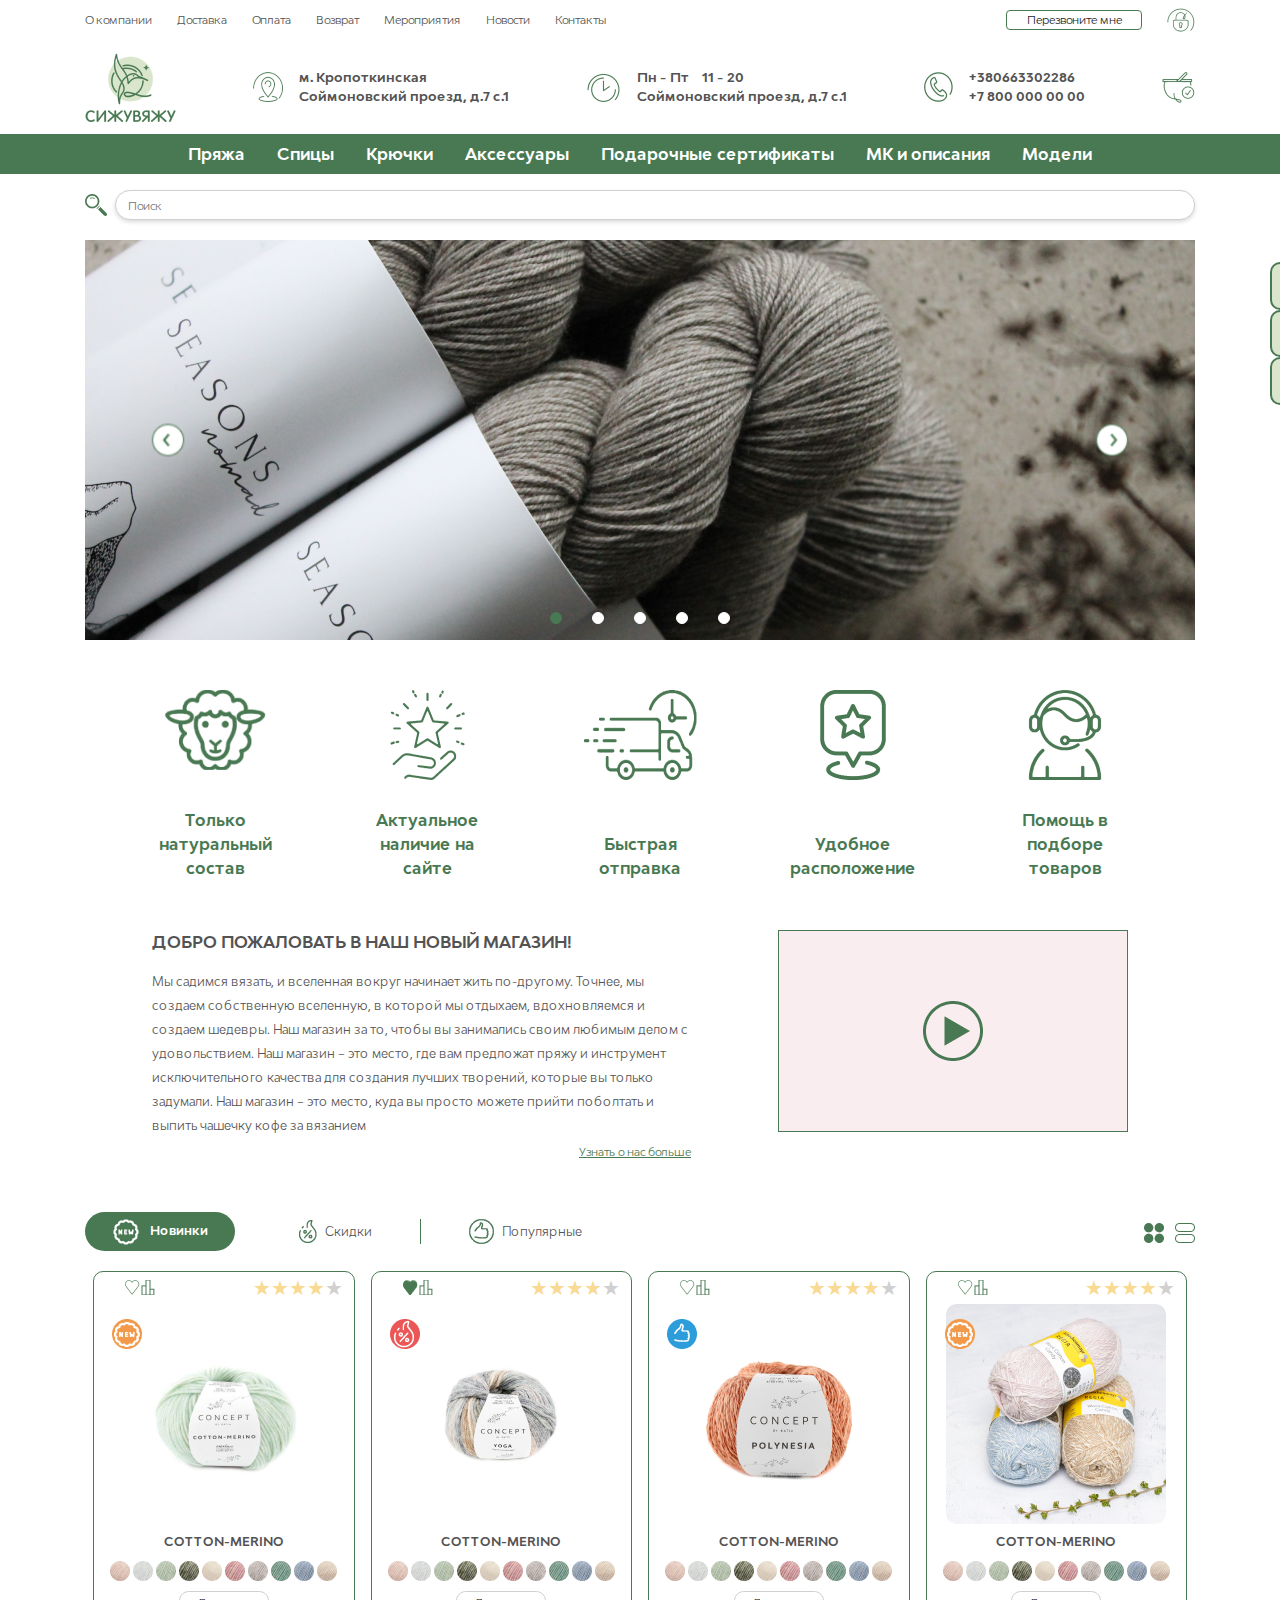
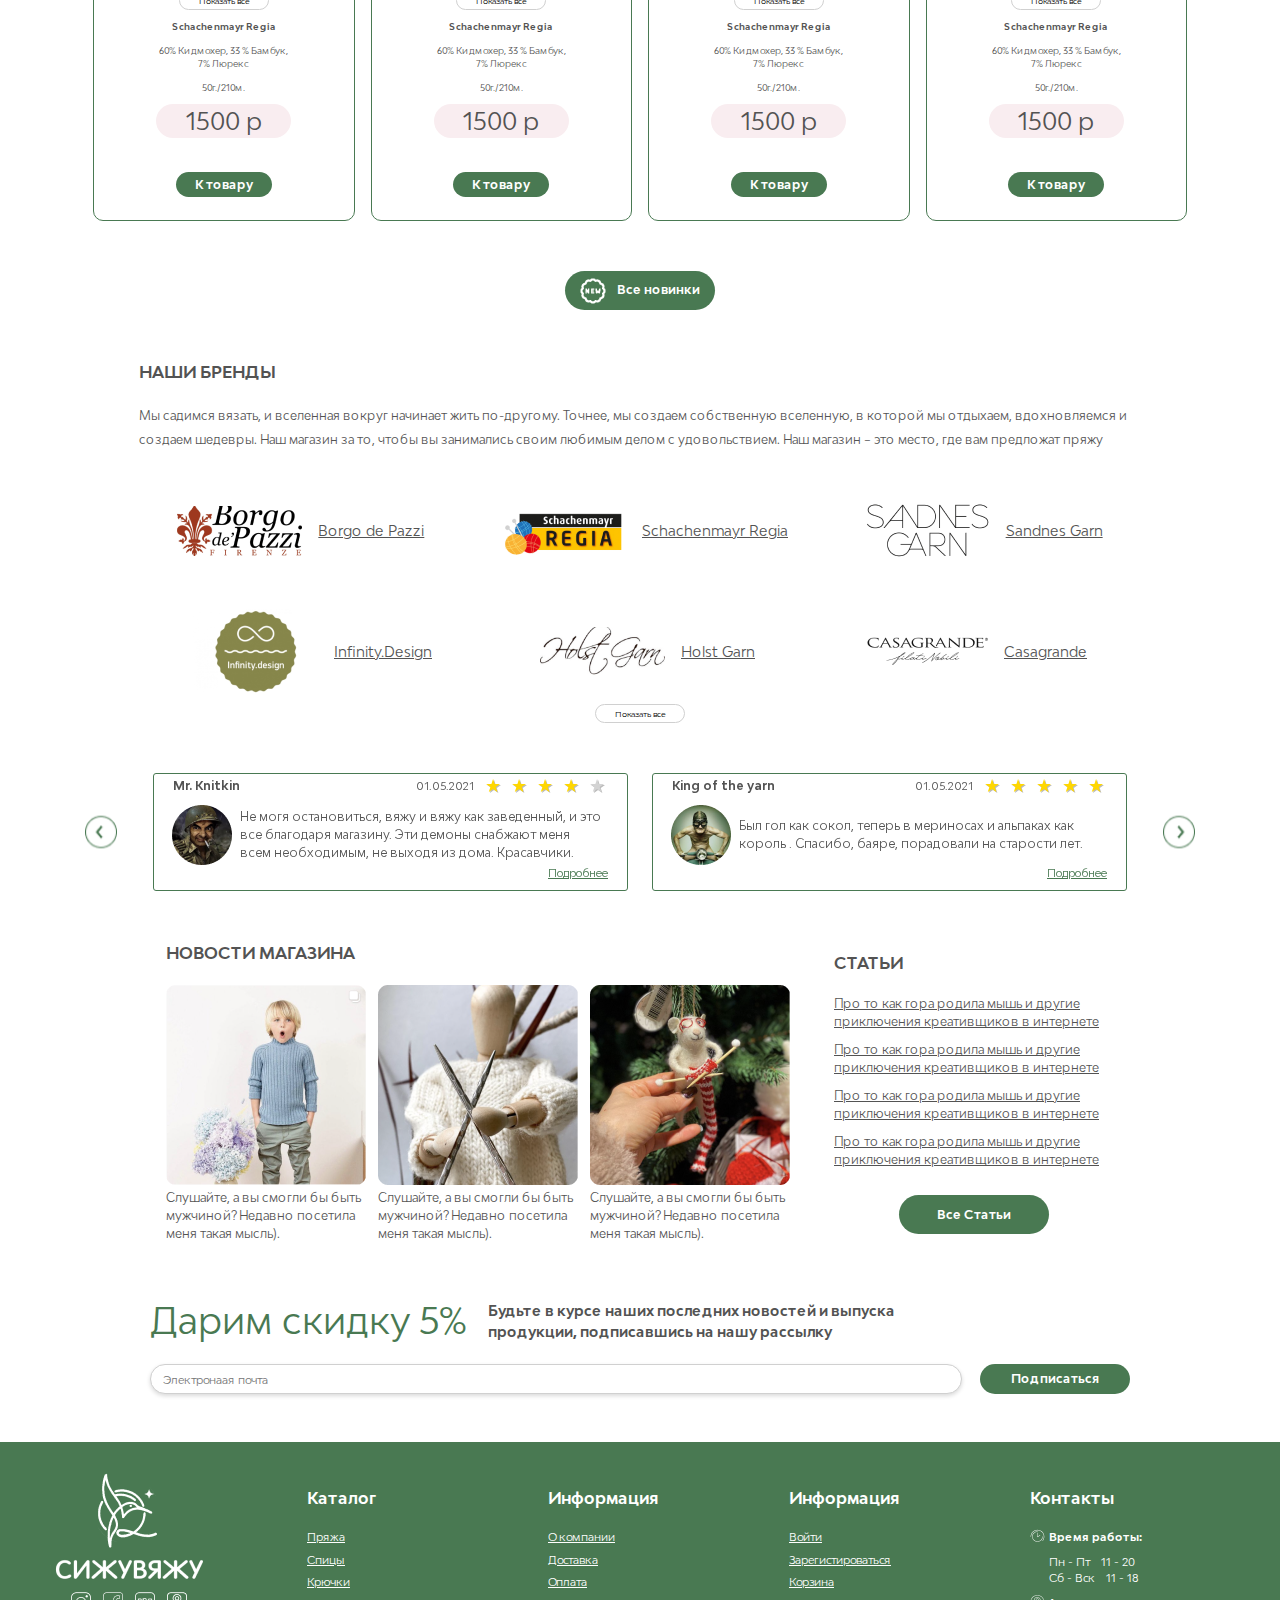
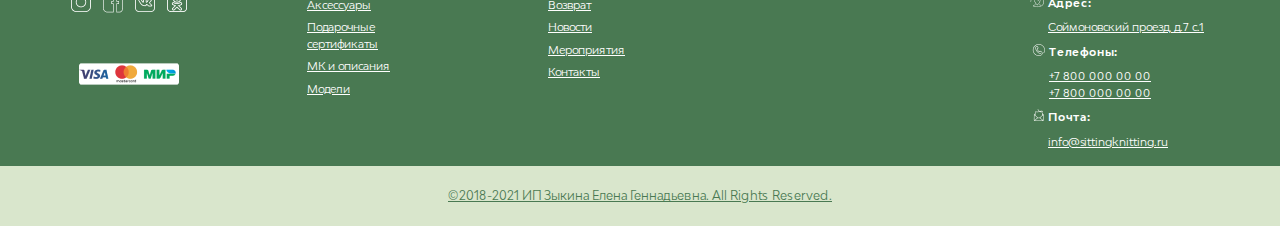
==== commit 2b011cfe: "Изменения номера телефона" ====
--- a/index.html
+++ b/index.html
@@ -71,7 +71,7 @@
         <div class="d-flex align-items-center">
             <img src="img/navbar/4.png" width="30" height="30">
             <div class="d-flex flex-column ms-3">
-                <a href="tel:+78000000000" class="font-color text-decoration-none font-13 fw-bold">+7 800 000 00 00</a>
+                <a href="tel:+78000000000" class="font-color text-decoration-none font-13 fw-bold">+380663302286</a>
                 <a href="tel:+78000000000" class="font-color text-decoration-none font-13 fw-bold">+7 800 000 00 00</a>
             </div>
         </div>
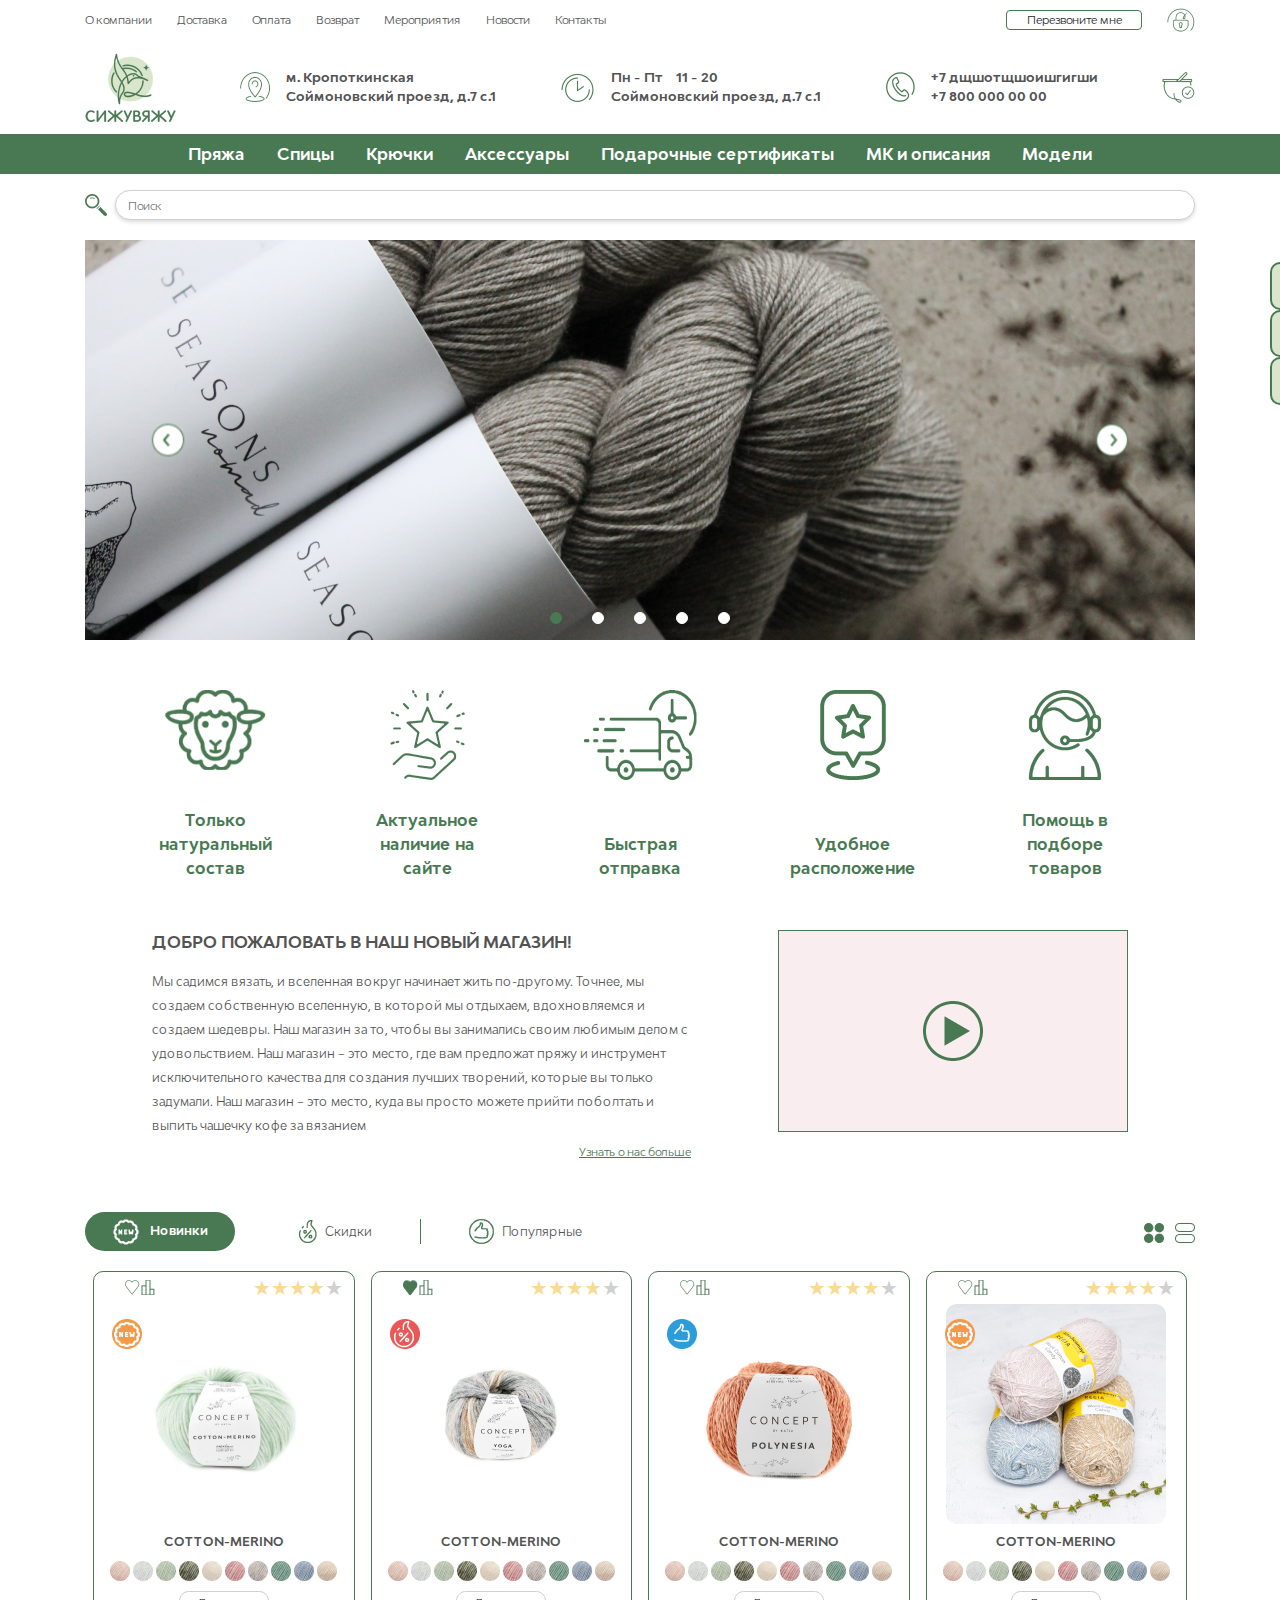
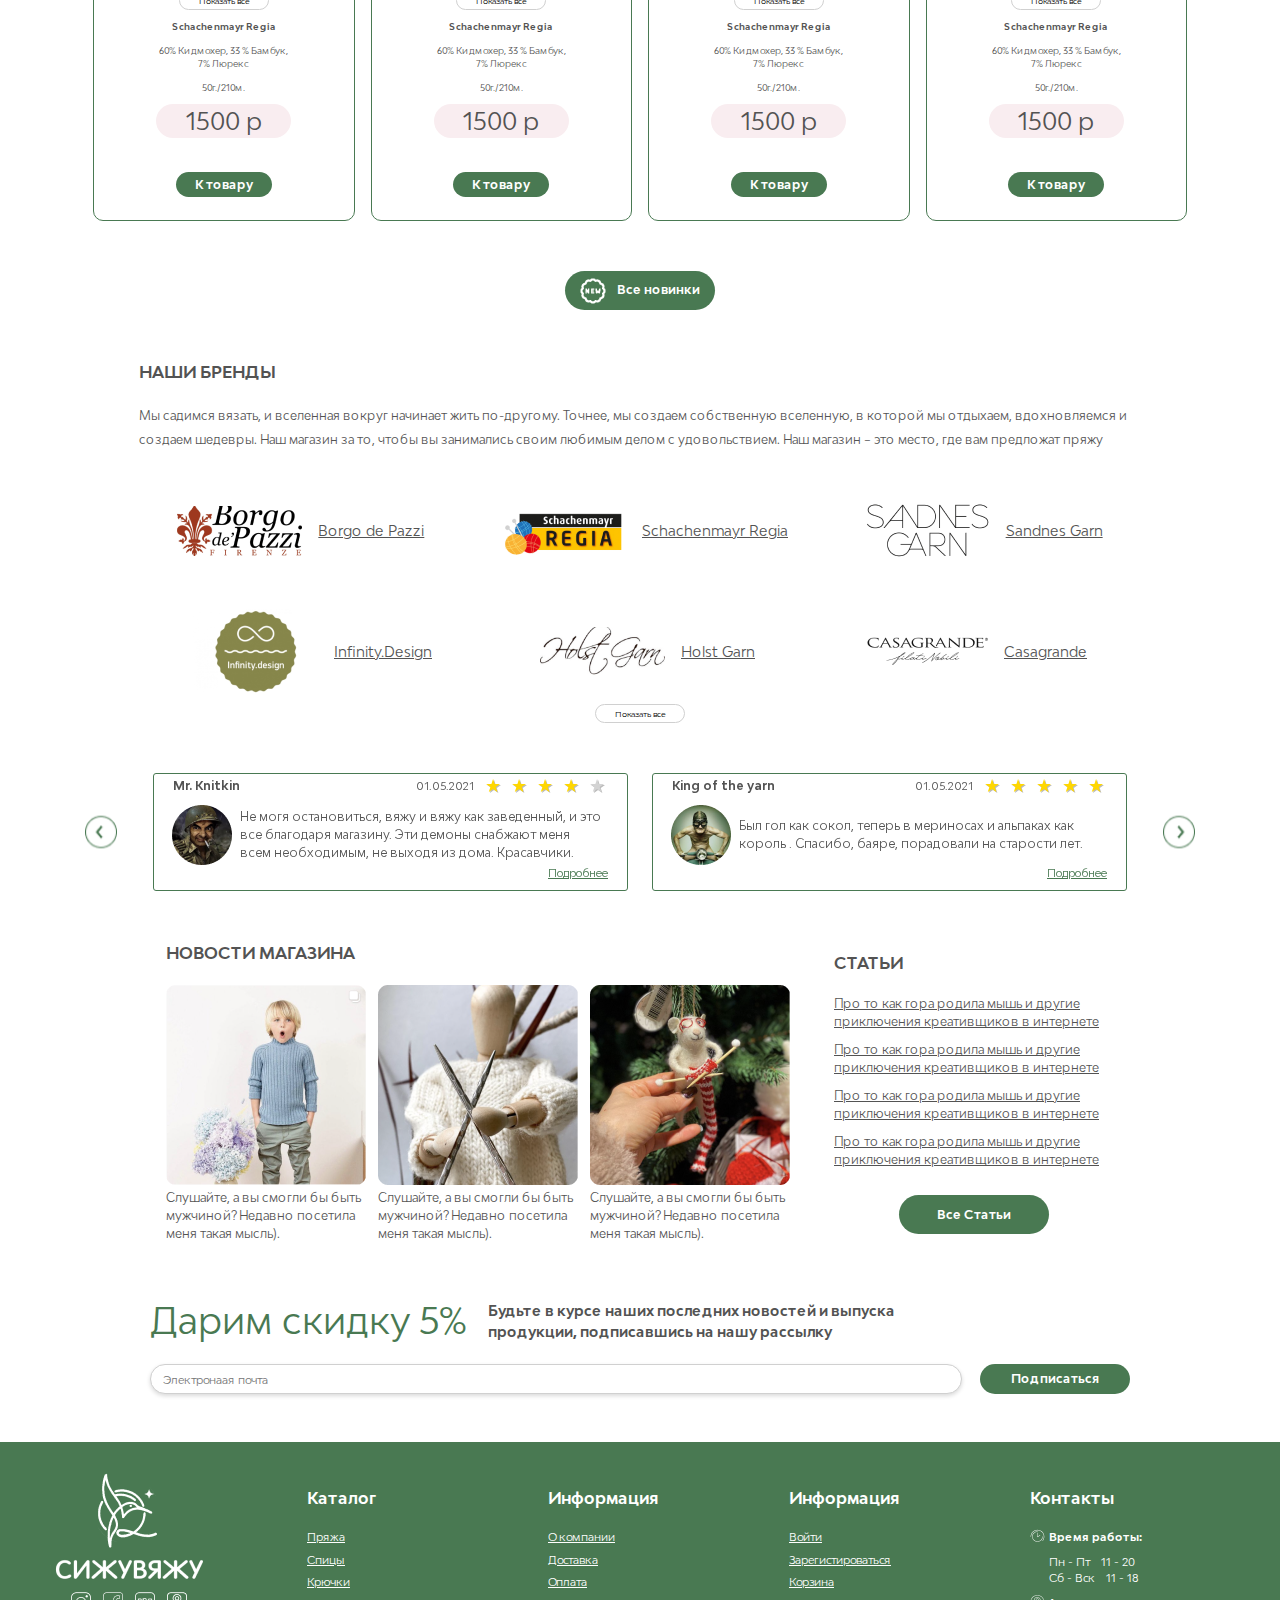
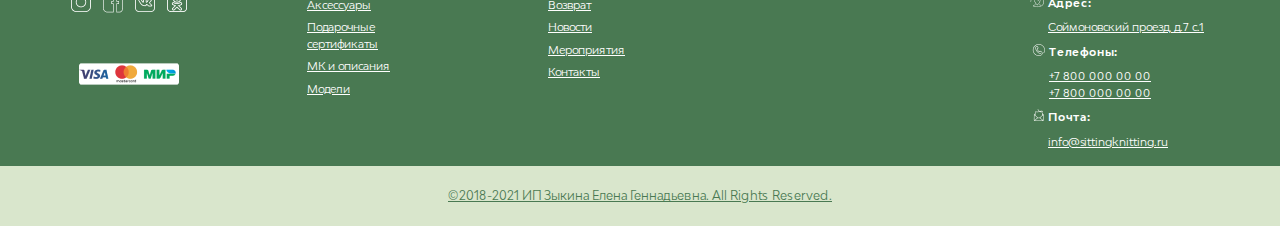
==== commit 2950ce36: "Изменения номера телефона" ====
--- a/index.html
+++ b/index.html
@@ -71,7 +71,7 @@
         <div class="d-flex align-items-center">
             <img src="img/navbar/4.png" width="30" height="30">
             <div class="d-flex flex-column ms-3">
-                <a href="tel:+78000000000" class="font-color text-decoration-none font-13 fw-bold">+380663302286</a>
+                <a href="tel:+78000000000" class="font-color text-decoration-none font-13 fw-bold">+7 дщшотщшоишгигши</a>
                 <a href="tel:+78000000000" class="font-color text-decoration-none font-13 fw-bold">+7 800 000 00 00</a>
             </div>
         </div>
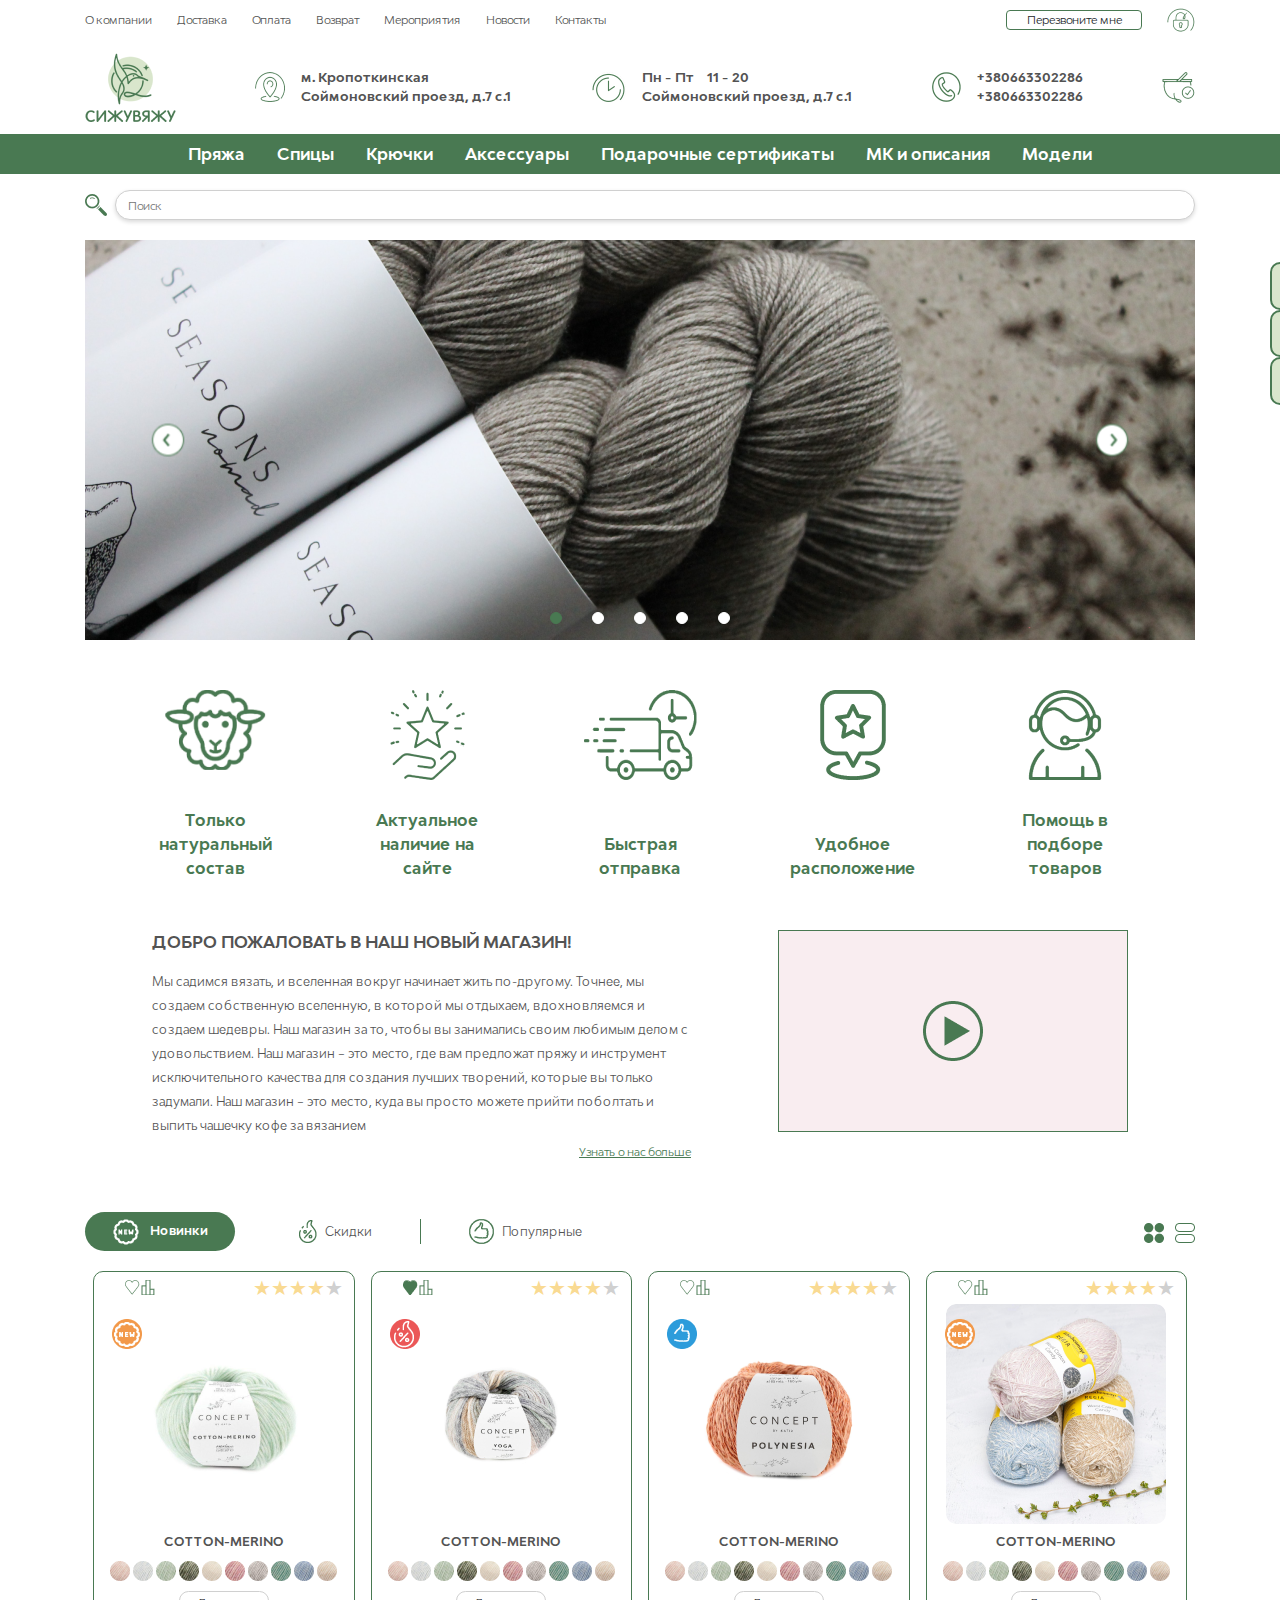
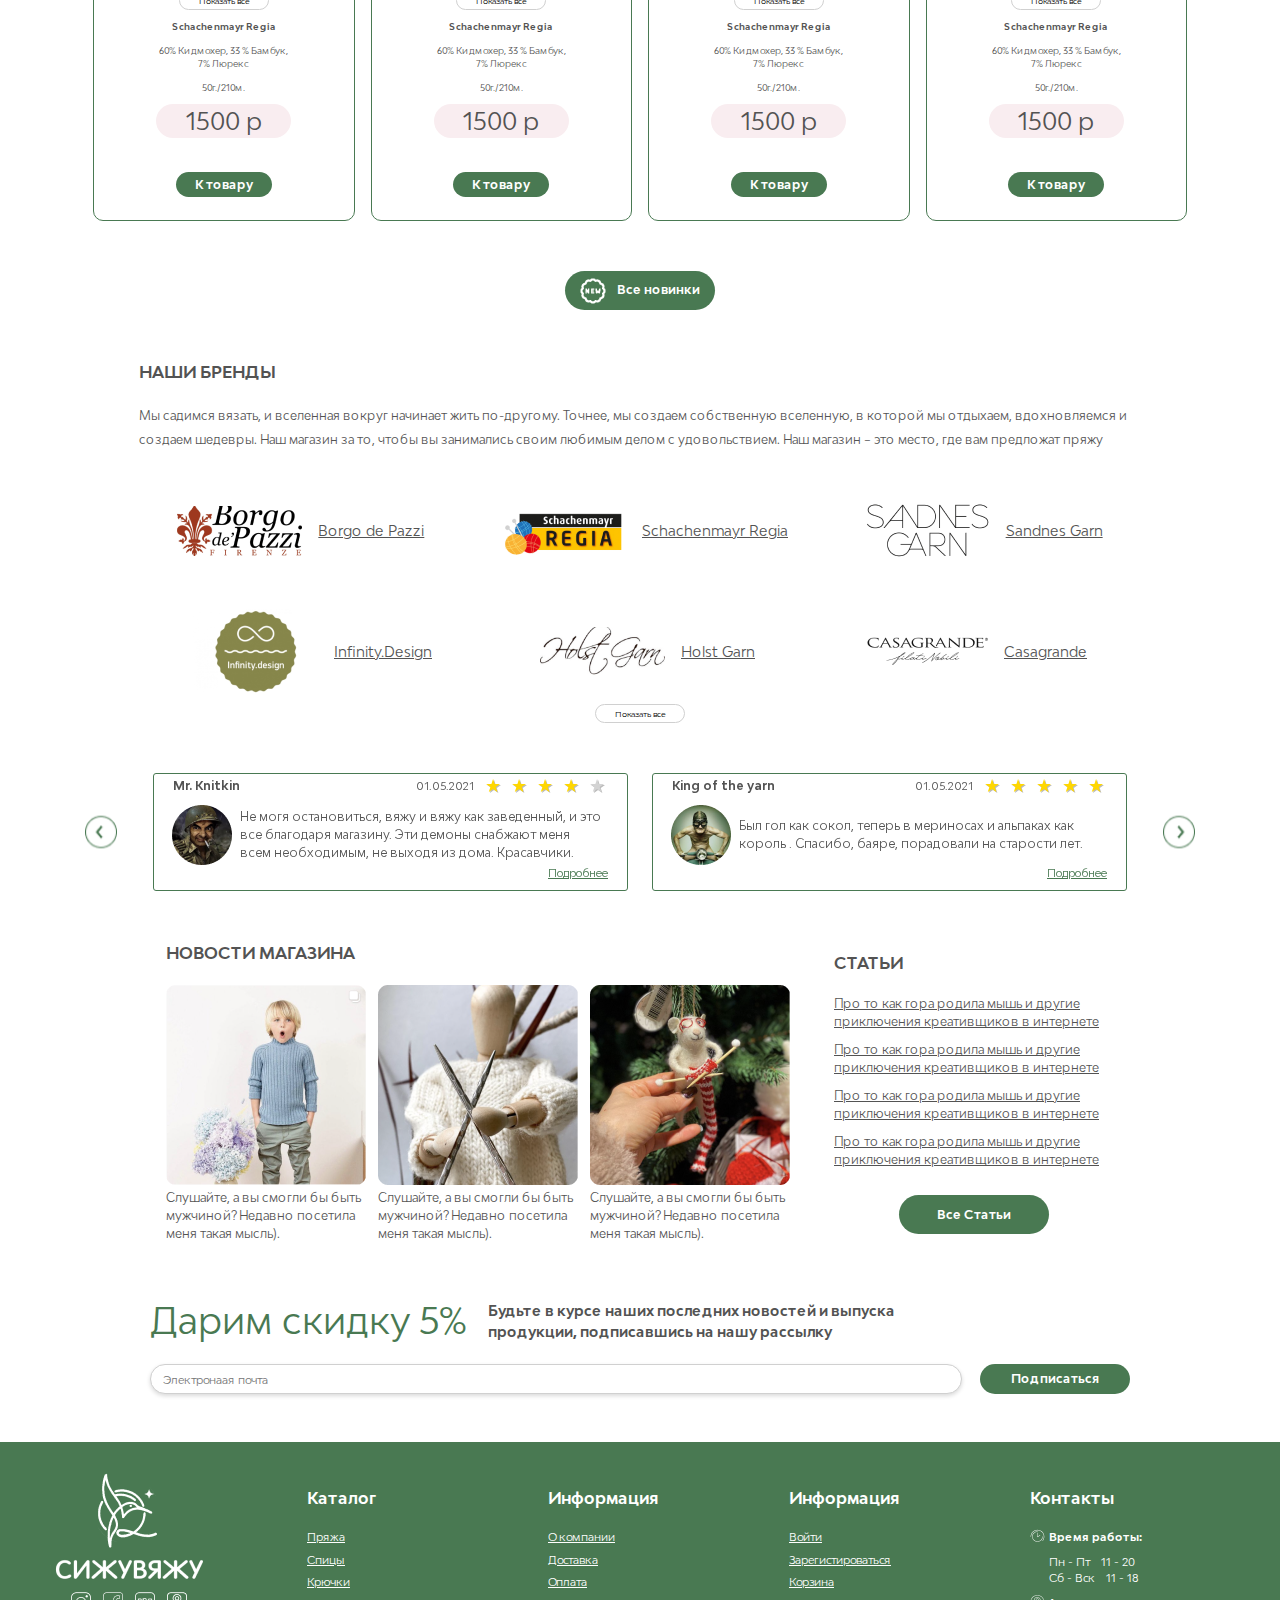
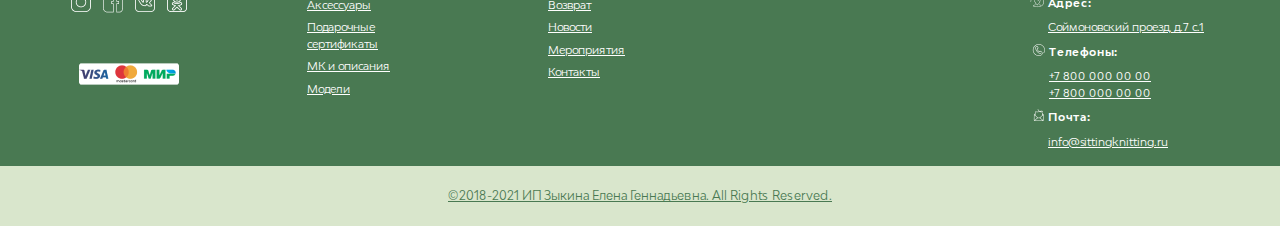
==== commit e407bacf: "Конфликт №2" ====
--- a/index.html
+++ b/index.html
@@ -71,8 +71,8 @@
         <div class="d-flex align-items-center">
             <img src="img/navbar/4.png" width="30" height="30">
             <div class="d-flex flex-column ms-3">
-                <a href="tel:+78000000000" class="font-color text-decoration-none font-13 fw-bold">+7 дщшотщшоишгигши</a>
-                <a href="tel:+78000000000" class="font-color text-decoration-none font-13 fw-bold">+7 800 000 00 00</a>
+                <a href="tel:+78000000000" class="font-color text-decoration-none font-13 fw-bold">+380663302286</a>
+                <a href="tel:+78000000000" class="font-color text-decoration-none font-13 fw-bold">+380663302286</a>
             </div>
         </div>
         <a href="#"><img src="img/navbar/5.png" height="32" width="33"></a>
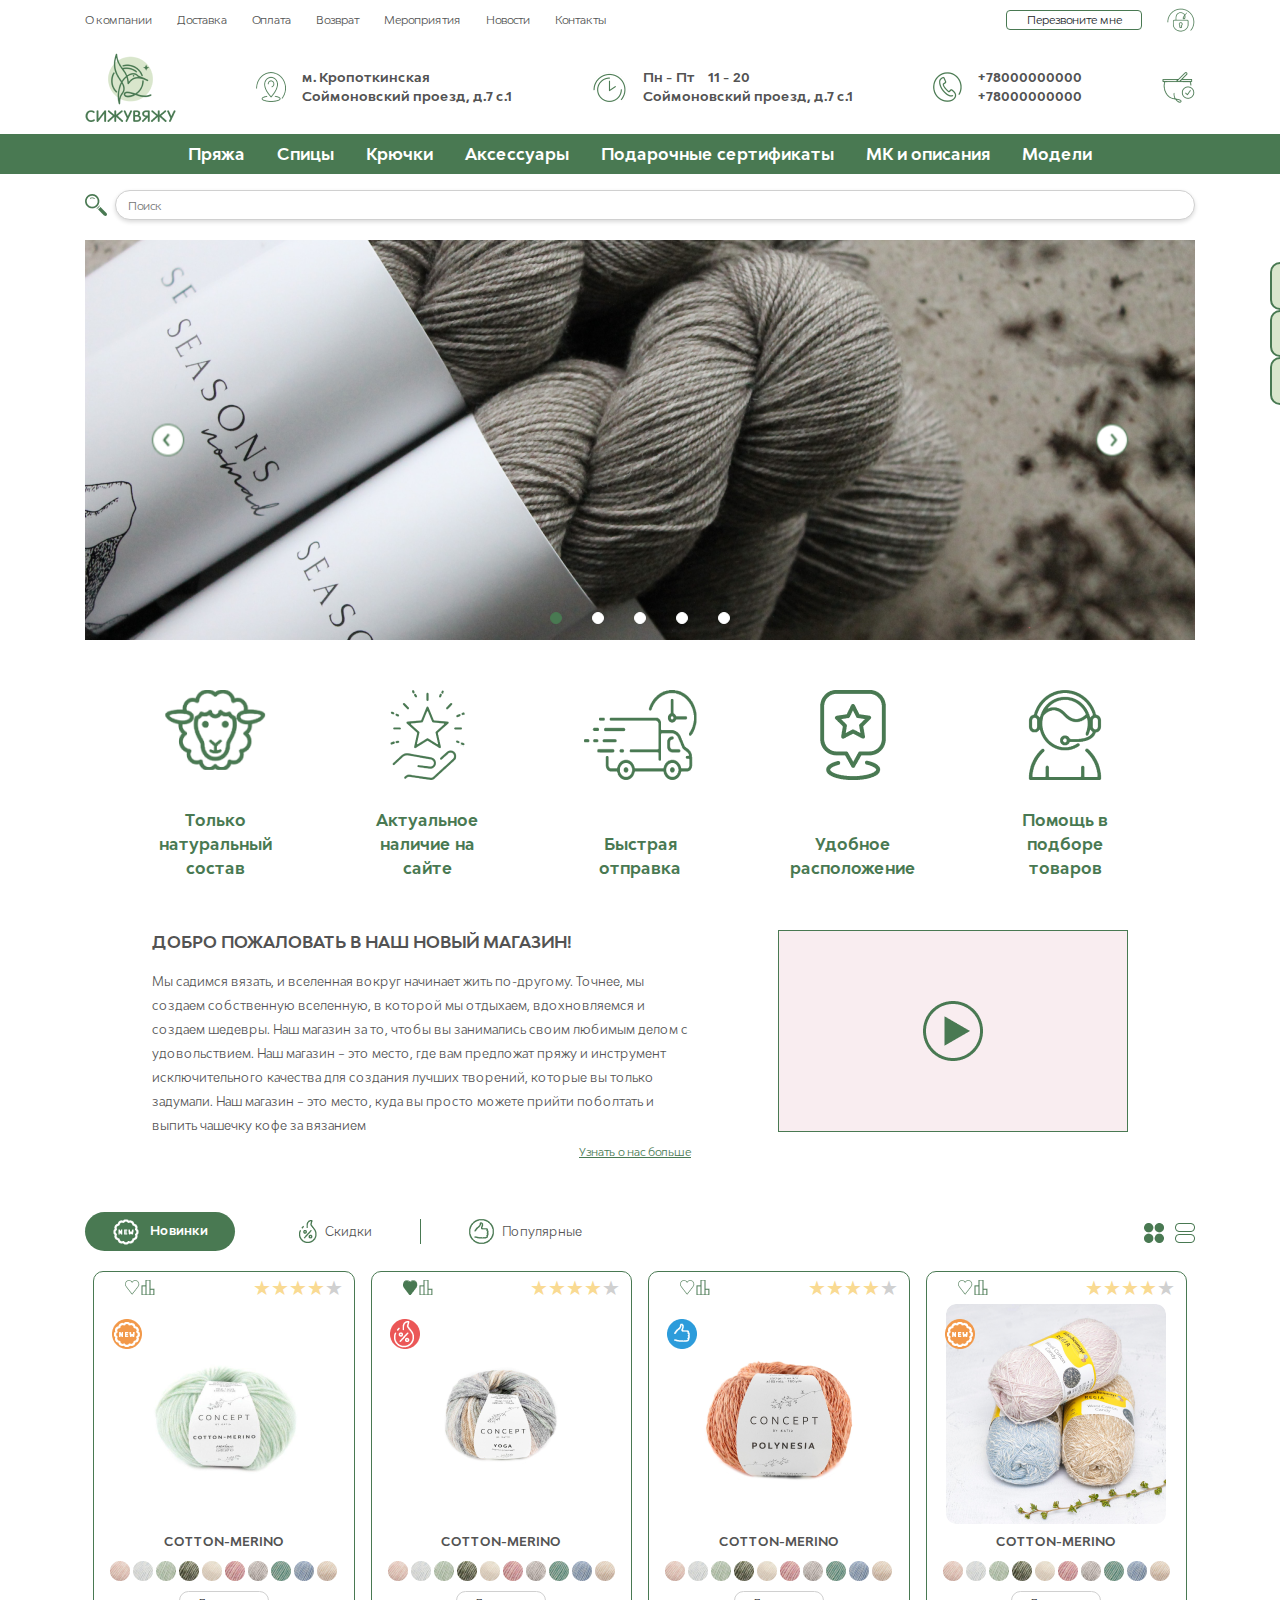
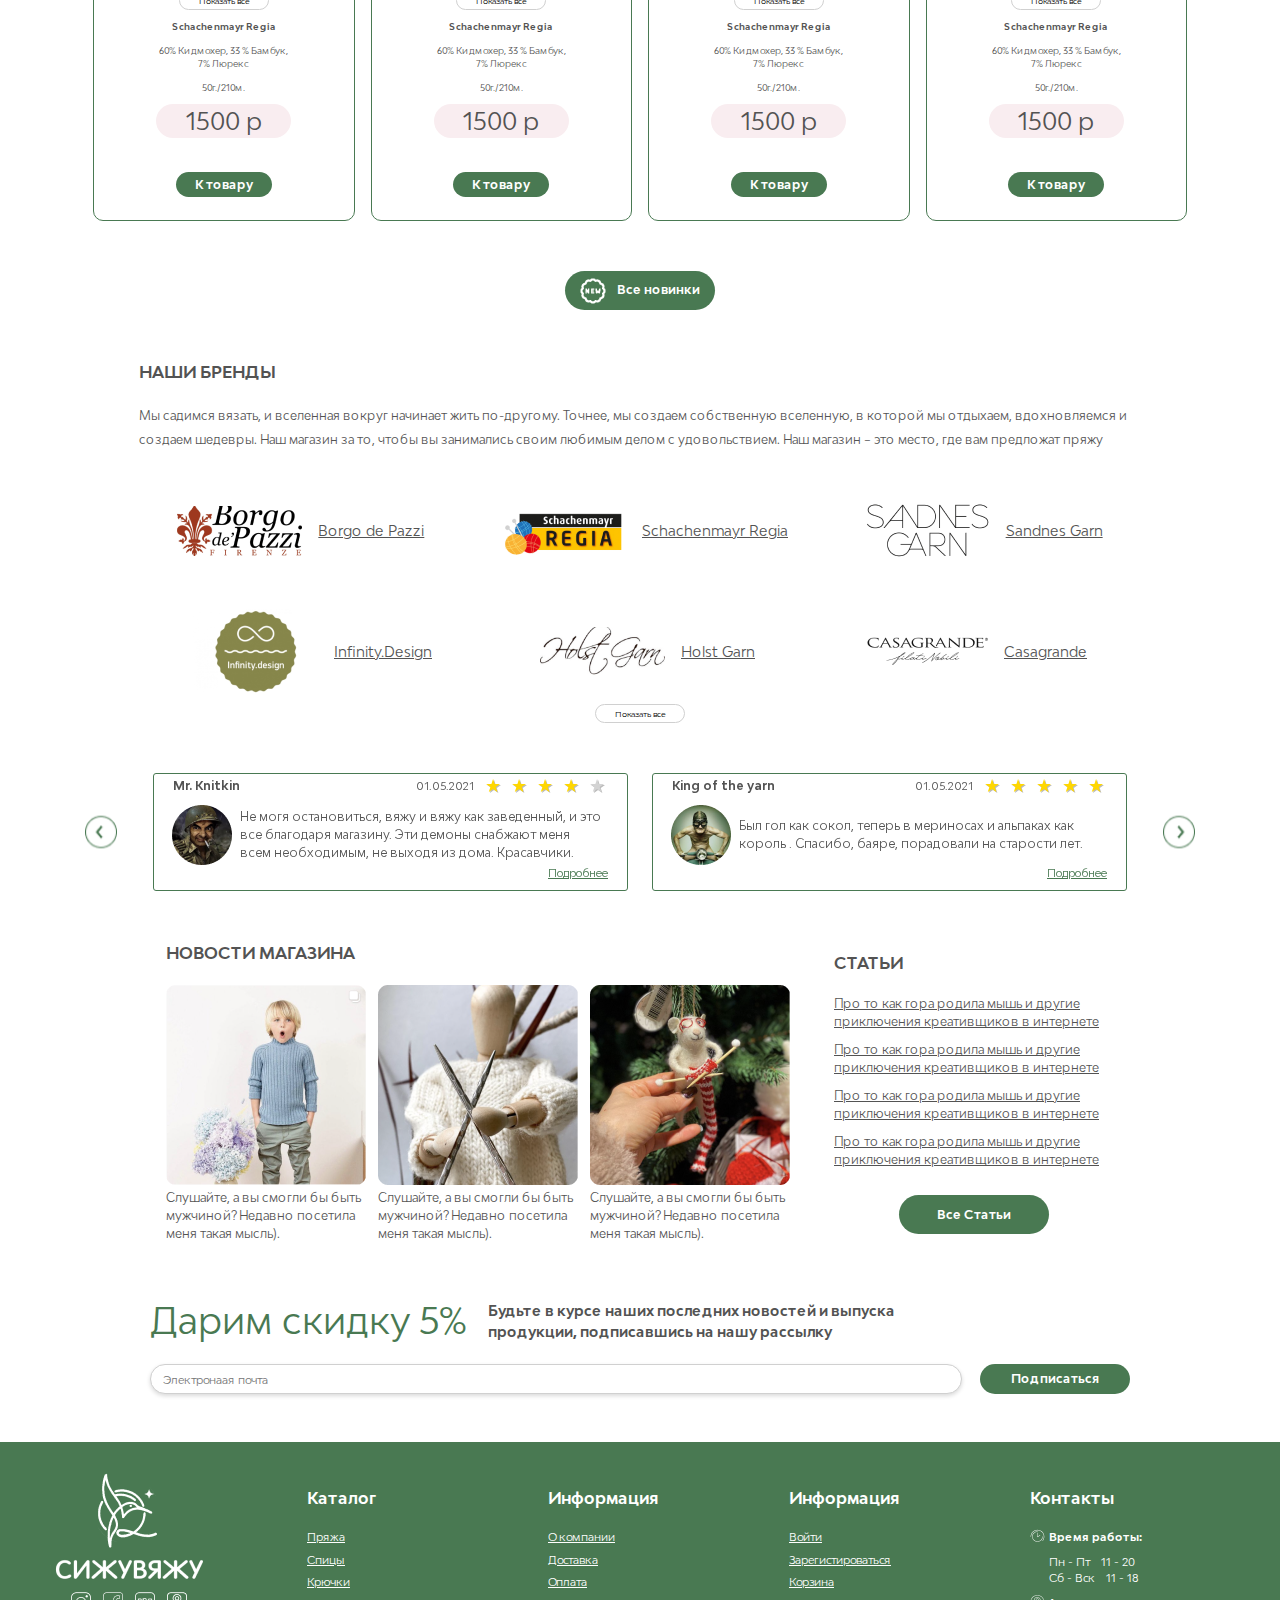
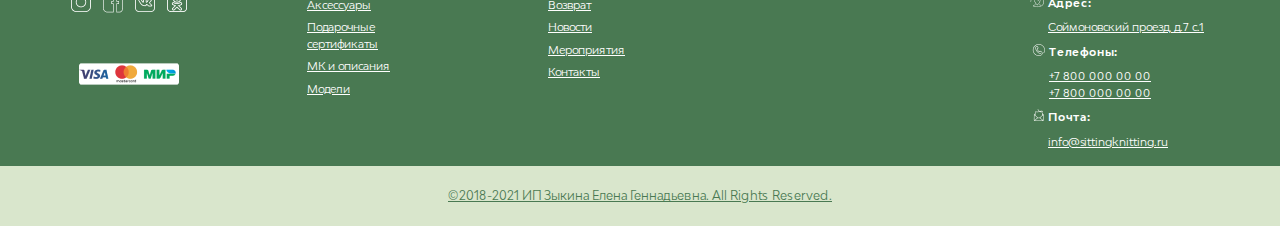
==== commit 43665af1: "Конфликт №2" ====
--- a/index.html
+++ b/index.html
@@ -71,8 +71,8 @@
         <div class="d-flex align-items-center">
             <img src="img/navbar/4.png" width="30" height="30">
             <div class="d-flex flex-column ms-3">
-                <a href="tel:+78000000000" class="font-color text-decoration-none font-13 fw-bold">+380663302286</a>
-                <a href="tel:+78000000000" class="font-color text-decoration-none font-13 fw-bold">+380663302286</a>
+                <a href="tel:+78000000000" class="font-color text-decoration-none font-13 fw-bold">+78000000000</a>
+                <a href="tel:+78000000000" class="font-color text-decoration-none font-13 fw-bold">+78000000000</a>
             </div>
         </div>
         <a href="#"><img src="img/navbar/5.png" height="32" width="33"></a>
